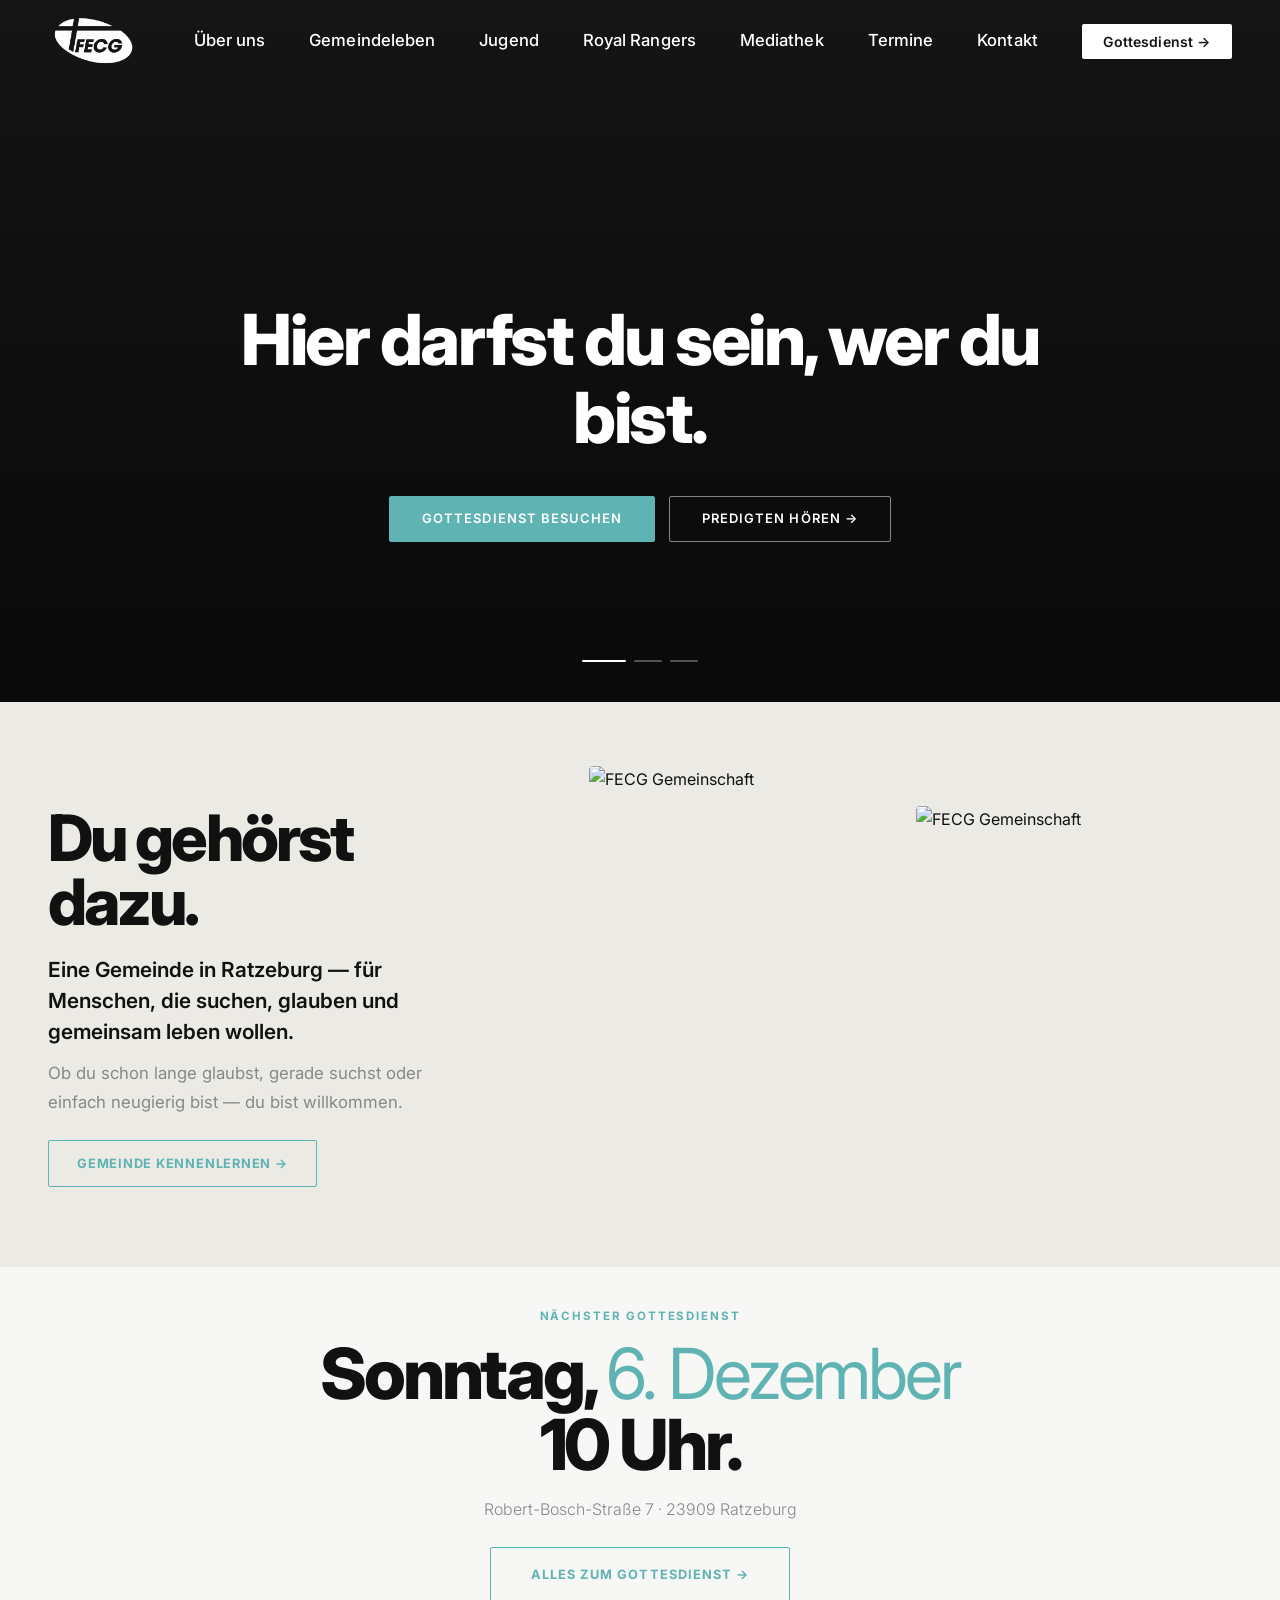
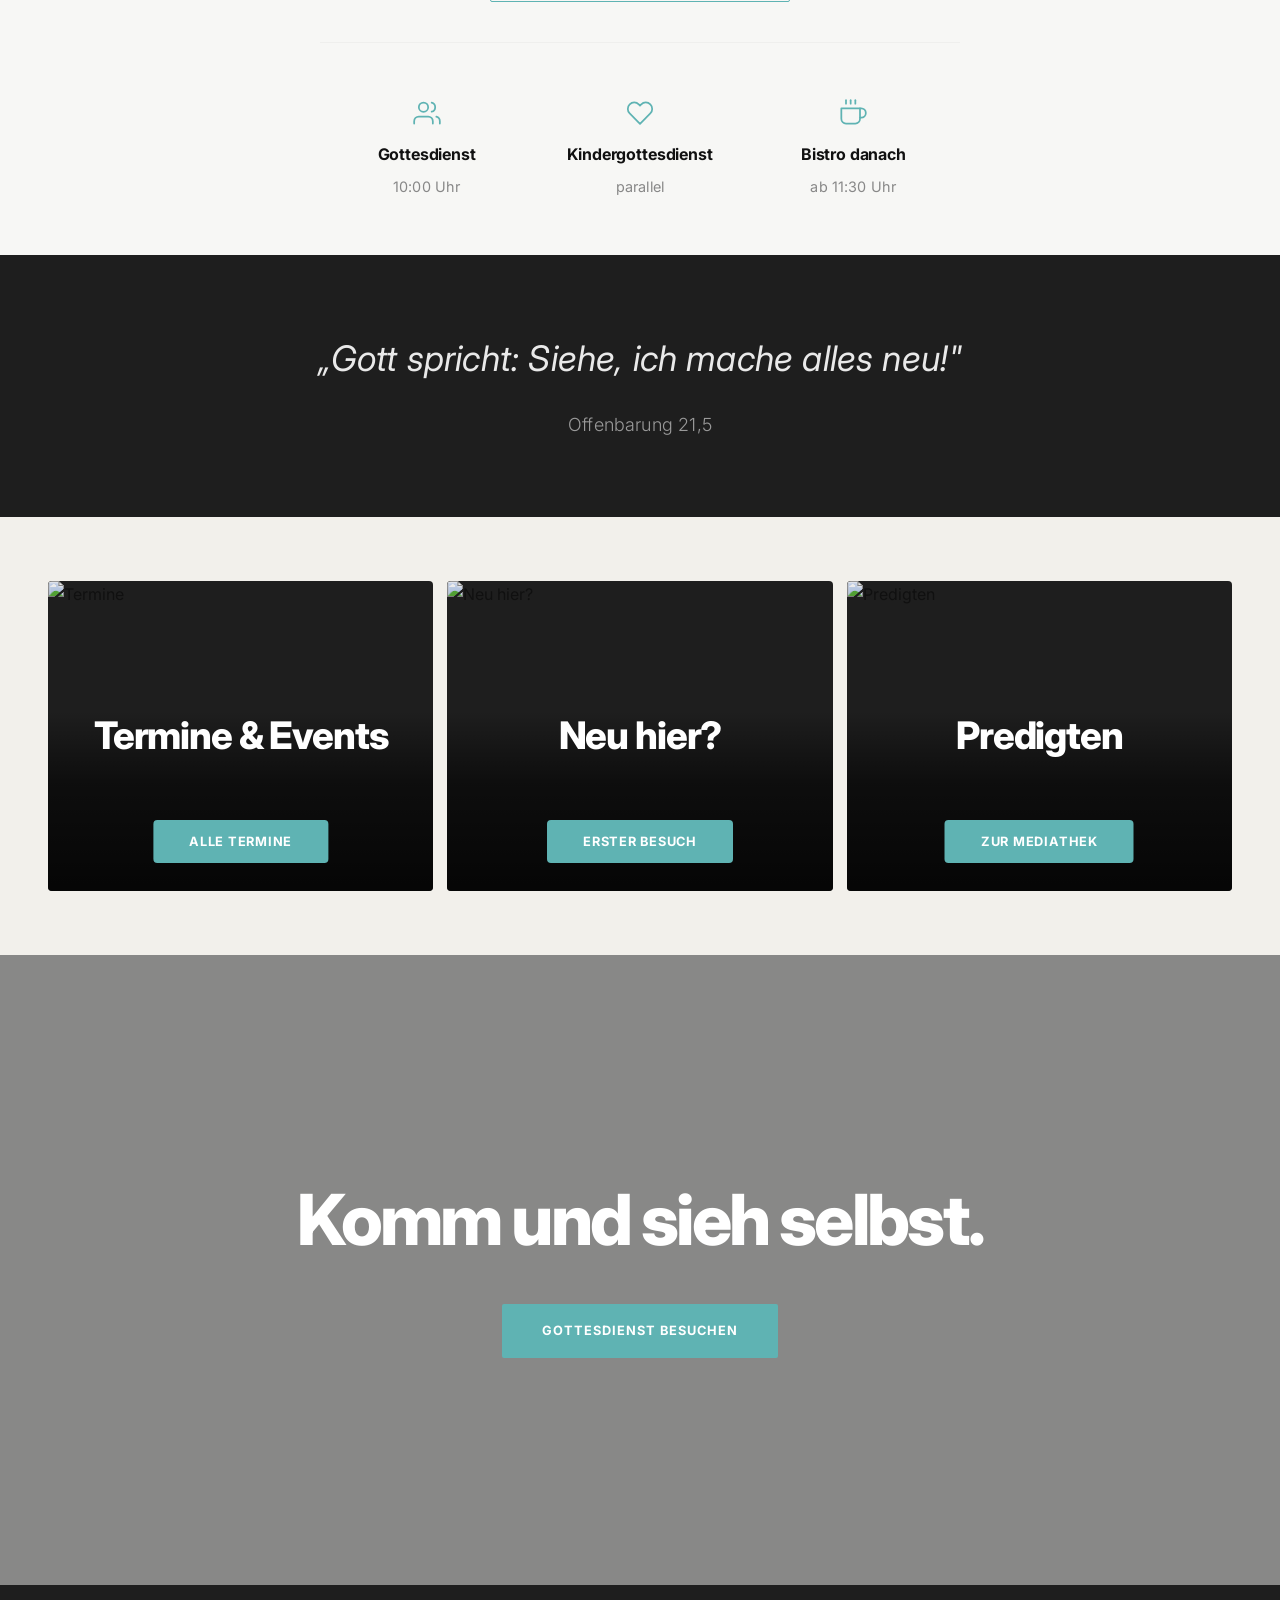
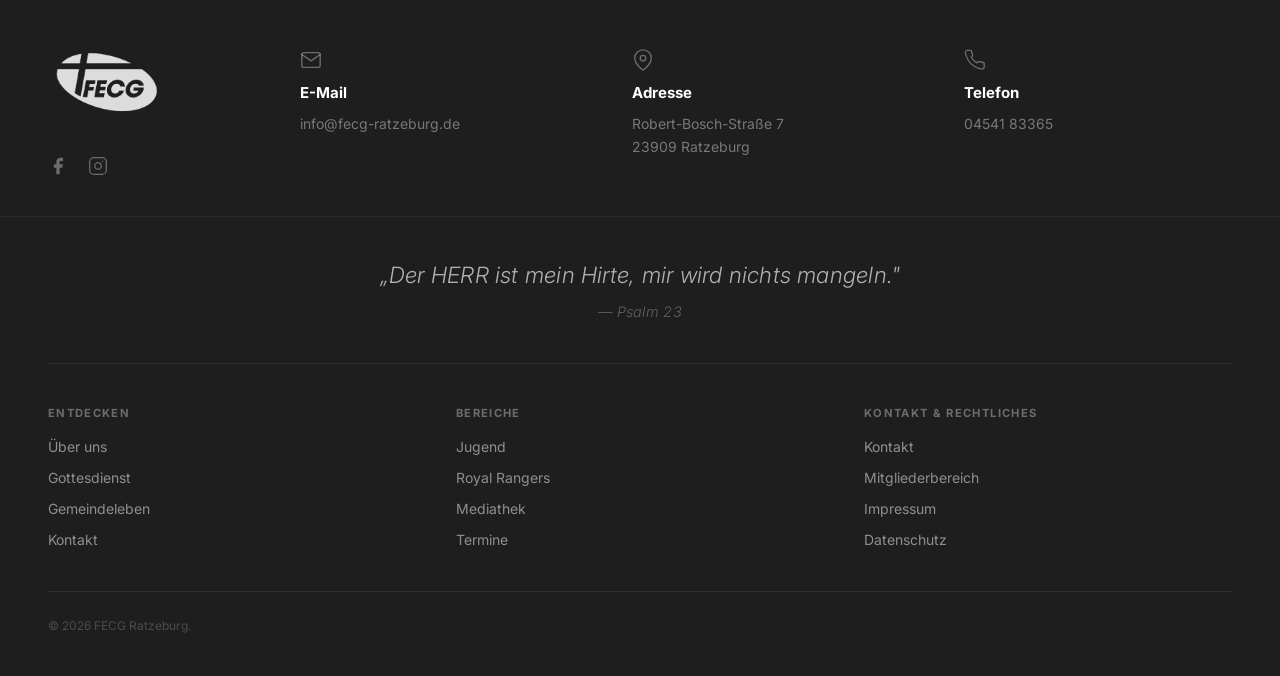
==== index.html @ e6680aed "Initial website version" ====
<!DOCTYPE html>
<html lang="de">
<head>
  <meta charset="UTF-8" />
  <meta name="viewport" content="width=device-width, initial-scale=1.0" />
  <title>FECG Ratzeburg – Freie Evangelische Christus Gemeinde</title>
  <meta name="description" content="Willkommen bei der FECG Ratzeburg – eine lebendige Gemeinde in Ratzeburg. Gottesdienste jeden Sonntag um 10:00 Uhr." />
  <link rel="preconnect" href="https://fonts.googleapis.com" />
  <link rel="preconnect" href="https://fonts.gstatic.com" crossorigin />
  <link href="https://fonts.googleapis.com/css2?family=Inter:ital,wght@0,300;0,400;0,500;0,600;0,700;0,800;1,300;1,400&family=Playfair+Display:ital@0;1&display=swap" rel="stylesheet" />
  <link rel="stylesheet" href="css/style.css" />
</head>
<body>
<a class="skip-link" href="#main">Zum Hauptinhalt springen</a>

<!-- NAV: Transparent über Hero, wird bei Scroll dunkel -->
<nav class="nav" id="nav"><div class="nav__inner">
  <a class="nav__logo" href="index.html"><img src="assets/fecglogo.png" alt="FECG Ratzeburg" /></a>
  <ul class="nav__list" role="list">
    <li class="nav__item"><a href="pages/ueber-uns.html" class="nav__link">Über uns</a></li>
    <li class="nav__item"><a href="pages/gemeindeleben.html" class="nav__link">Gemeindeleben</a></li>
    <li class="nav__item"><a href="pages/jugend.html" class="nav__link">Jugend</a></li>
    <li class="nav__item"><a href="pages/royal-rangers.html" class="nav__link">Royal Rangers</a></li>
    <li class="nav__item"><a href="pages/mediathek.html" class="nav__link">Mediathek</a></li>
    <li class="nav__item"><a href="pages/termine.html" class="nav__link">Termine</a></li>
    <li class="nav__item"><a href="pages/kontakt.html" class="nav__link">Kontakt</a></li>
    <li class="nav__item"><a href="pages/gottesdienste.html" class="nav__link nav__link--cta">Gottesdienst →</a></li>
  </ul>
  <button class="nav__burger" aria-label="Menü öffnen" aria-expanded="false">
    <span></span><span></span><span></span>
  </button>
</div></nav>

<nav class="nav__mobile" aria-label="Mobile Navigation">
  <a href="pages/ueber-uns.html">Über uns</a>
  <a href="pages/gottesdienste.html">Gottesdienst</a>
  <a href="pages/gemeindeleben.html">Gemeindeleben</a>
  <a href="pages/jugend.html">Jugend</a>
  <a href="pages/royal-rangers.html">Royal Rangers</a>
  <a href="pages/mediathek.html">Mediathek</a>
  <a href="pages/termine.html">Termine</a>
  <a href="pages/kontakt.html">Kontakt</a>
</nav>

<!-- ═══════════════════════════════════════════════
     HERO — Vollbild-Slideshow
     Platzhalterbilder: durch echte Gemeinde-Fotos ersetzen
     ═══════════════════════════════════════════════ -->
<main id="main">
<section class="hero" aria-label="Willkommen bei der FECG Ratzeburg">
  <div class="hero__slides" aria-hidden="true">

    <!-- Folie 1: Atmosphäre Gottesdienst — echtes Foto einfügen -->
    <div class="hero__slide hero__slide--active"
         style="background-image:url('https://images.unsplash.com/photo-1517457373958-b7bdd4587205?w=1920&q=75&auto=format&fit=crop'); background-color:#1a1a1a;">
      <div class="hero__overlay"></div>
    </div>

    <!-- Folie 2: Gemeinschaft / Menschen zusammen — echtes Foto einfügen -->
    <div class="hero__slide"
         style="background-image:url('https://images.unsplash.com/photo-1529156069898-49953e39b3ac?w=1920&q=75&auto=format&fit=crop'); background-color:#141414;">
      <div class="hero__overlay"></div>
    </div>

    <!-- Folie 3: Lobpreis / Worship-Moment — echtes Foto einfügen -->
    <div class="hero__slide"
         style="background-image:url('https://images.unsplash.com/photo-1510915361894-db8b60106cb1?w=1920&q=75&auto=format&fit=crop'); background-color:#111111;">
      <div class="hero__overlay"></div>
    </div>

  </div>

  <!-- Zentriertes Statement, wechselt mit jeder Folie -->
  <div class="hero__content">
    <p class="hero__statement" id="heroStatement" aria-live="polite"></p>
    <div class="hero__cta">
      <a href="pages/gottesdienste.html" class="hero__cta-btn hero__cta-btn--primary">Gottesdienst besuchen</a>
      <a href="pages/mediathek.html" class="hero__cta-btn">Predigten hören →</a>
    </div>
  </div>

  <!-- Dot-Navigation -->
  <div class="hero__nav" role="tablist" aria-label="Slideshow-Navigation">
    <button class="hero__dot hero__dot--active" role="tab" aria-selected="true" aria-label="Folie 1"></button>
    <button class="hero__dot" role="tab" aria-selected="false" aria-label="Folie 2"></button>
    <button class="hero__dot" role="tab" aria-selected="false" aria-label="Folie 3"></button>
  </div>

  <!-- Scroll-Indikator -->
  <div class="hero__scroll" aria-hidden="true">
    <div class="hero__scroll-line"></div>
  </div>


</section>


<!-- ═══════════════════════════════════════════════
     VERS STRIP — Matthäus 18,20
     ═══════════════════════════════════════════════ -->
<!-- ═══════════════════════════════════════════════
     WELCOME COLLAGE — Du gehörst dazu
     ═══════════════════════════════════════════════ -->
<section class="welcome-collage">
  <div class="welcome-collage__text reveal">
    <h2 class="welcome-collage__headline">Du gehörst dazu.</h2>
    <p class="welcome-collage__statement">Eine Gemeinde in Ratzeburg — für Menschen, die suchen, glauben und gemeinsam leben wollen.</p>
    <p class="welcome-collage__invite">Ob du schon lange glaubst, gerade suchst oder einfach neugierig bist — du bist willkommen.</p>
    <a href="pages/ueber-uns.html" class="welcome-collage__btn">Gemeinde kennenlernen →</a>
  </div>
  <div class="welcome-collage__photos reveal d1">
    <img class="welcome-collage__img welcome-collage__img--1" src="https://images.unsplash.com/photo-1517457373958-b7bdd4587205?w=600&q=80&auto=format&fit=crop" alt="FECG Gemeinschaft" loading="lazy" />
    <img class="welcome-collage__img welcome-collage__img--2" src="https://images.unsplash.com/photo-1529156069898-49953e39b3ac?w=600&q=80&auto=format&fit=crop" alt="FECG Gemeinschaft" loading="lazy" />
  </div>
</section>

<!-- ═══════════════════════════════════════════════
     SUNDAY CTA — Zeit + Adresse
     ═══════════════════════════════════════════════ -->
<section class="sunday-minimal" id="gottesdienst">
  <div class="sunday-minimal__header reveal">
    <p class="sunday-minimal__eyebrow">Nächster Gottesdienst</p>
    <h2 class="sunday-minimal__headline">Sonntag, <span id="nextSundayDate" class="sunday-minimal__datespan"></span><br/>10 Uhr.</h2>
    <p class="sunday-minimal__address">Robert-Bosch-Straße 7 · 23909 Ratzeburg</p>
    <a href="pages/gottesdienste.html" class="btn btn--secondary sunday-minimal__btn">Alles zum Gottesdienst →</a>
  </div>
  <div class="sunday-minimal__cards reveal d1">
    <div class="sunday-minimal__item">
      <div class="sunday-minimal__icon"><svg width="22" height="22" viewBox="0 0 24 24" fill="none" stroke="currentColor" stroke-width="1.5" stroke-linecap="round" stroke-linejoin="round"><path d="M17 21v-2a4 4 0 0 0-4-4H5a4 4 0 0 0-4 4v2"/><circle cx="9" cy="7" r="4"/><path d="M23 21v-2a4 4 0 0 0-3-3.87"/><path d="M16 3.13a4 4 0 0 1 0 7.75"/></svg></div>
      <span class="sunday-minimal__item-label">Gottesdienst</span>
      <span class="sunday-minimal__item-val">10:00 Uhr</span>
    </div>
    <div class="sunday-minimal__item sunday-minimal__item--featured">
      <div class="sunday-minimal__icon"><svg width="22" height="22" viewBox="0 0 24 24" fill="none" stroke="currentColor" stroke-width="1.5" stroke-linecap="round" stroke-linejoin="round"><path d="M20.84 4.61a5.5 5.5 0 0 0-7.78 0L12 5.67l-1.06-1.06a5.5 5.5 0 0 0-7.78 7.78l1.06 1.06L12 21.23l7.78-7.78 1.06-1.06a5.5 5.5 0 0 0 0-7.78z"/></svg></div>
      <span class="sunday-minimal__item-label">Kindergottesdienst</span>
      <span class="sunday-minimal__item-val">parallel</span>
    </div>
    <div class="sunday-minimal__item">
      <div class="sunday-minimal__icon"><svg width="22" height="22" viewBox="0 0 24 24" fill="none" stroke="currentColor" stroke-width="1.5" stroke-linecap="round" stroke-linejoin="round"><path d="M18 8h1a4 4 0 0 1 0 8h-1"/><path d="M2 8h16v9a4 4 0 0 1-4 4H6a4 4 0 0 1-4-4V8z"/><line x1="6" y1="1" x2="6" y2="4"/><line x1="10" y1="1" x2="10" y2="4"/><line x1="14" y1="1" x2="14" y2="4"/></svg></div>
      <span class="sunday-minimal__item-label">Bistro danach</span>
      <span class="sunday-minimal__item-val">ab 11:30 Uhr</span>
    </div>
  </div>
</section>


<!-- ═══════════════════════════════════════════════
     JAHRESLOSUNG
     ═══════════════════════════════════════════════ -->
<section class="mission-statement">

  <h2 class="mission-statement__headline reveal d1">„Gott spricht: Siehe, ich mache alles neu!"</h2>
  <p class="mission-statement__sub reveal d2">Offenbarung 21,5</p>
</section>

<!-- ═══════════════════════════════════════════════
     NAV CARDS — Termine / Neu hier? / Predigten
     ═══════════════════════════════════════════════ -->
<section class="card-grid" aria-label="Entdecken">
  <a href="pages/termine.html" class="card">
    <img src="https://images.unsplash.com/photo-1543269664-56d93c1b41a6?w=800&q=80&auto=format&fit=crop" alt="Termine" loading="lazy" />
    <div class="card__overlay">
      <div class="card__overlay-body">
        <h3>Termine &amp; Events</h3>
      </div>
      <span class="card__btn">Alle Termine</span>
    </div>
  </a>
  <a href="pages/gottesdienste.html" class="card">
    <img src="https://images.unsplash.com/photo-1529156069898-49953e39b3ac?w=800&q=80&auto=format&fit=crop" alt="Neu hier?" loading="lazy" />
    <div class="card__overlay">
      <div class="card__overlay-body">
        <h3>Neu hier?</h3>
      </div>
      <span class="card__btn">Erster Besuch</span>
    </div>
  </a>
  <a href="pages/mediathek.html" class="card">
    <img src="https://images.unsplash.com/photo-1508739773434-c26b3d09e071?w=800&q=80&auto=format&fit=crop" alt="Predigten" loading="lazy" />
    <div class="card__overlay">
      <div class="card__overlay-body">
        <h3>Predigten</h3>
      </div>
      <span class="card__btn">Zur Mediathek</span>
    </div>
  </a>
</section>

<!-- ═══════════════════════════════════════════════
     CLOSING SECTION — Emotionaler Abschluss
     ═══════════════════════════════════════════════ -->
<section class="closing-section">
  <!-- EIGENES VIDEO: src ersetzen -->
  <video class="closing-section__video" autoplay muted loop playsinline>
    <source src="assets/worship.mp4" type="video/mp4">
  </video>
  <div class="closing-section__overlay"></div>
  <div class="closing-section__content">
    <h2 class="closing-section__headline reveal">Komm und sieh selbst.</h2>
    <a href="pages/gottesdienste.html" class="btn btn--primary closing-section__btn reveal d1">Gottesdienst besuchen</a>
  </div>
</section>

</main>

<!-- FOOTER -->
<footer class="footer">
  <div class="footer__main">
    <div class="footer__brand">
      <img class="footer__logo" src="assets/fecglogo.png" alt="FECG Ratzeburg" />
      <div class="footer__social">
        <a href="#" aria-label="Facebook" class="footer__social-link"><svg width="20" height="20" viewBox="0 0 24 24" fill="currentColor"><path d="M18 2h-3a5 5 0 0 0-5 5v3H7v4h3v8h4v-8h3l1-4h-4V7a1 1 0 0 1 1-1h3z"/></svg></a>
        <a href="#" aria-label="Instagram" class="footer__social-link"><svg width="20" height="20" viewBox="0 0 24 24" fill="none" stroke="currentColor" stroke-width="1.5" stroke-linecap="round" stroke-linejoin="round"><rect x="2" y="2" width="20" height="20" rx="5" ry="5"/><path d="M16 11.37A4 4 0 1 1 12.63 8 4 4 0 0 1 16 11.37z"/><line x1="17.5" y1="6.5" x2="17.51" y2="6.5"/></svg></a>
      </div>
    </div>
    <div class="footer__contact">
      <div class="footer__contact-item">
        <div class="footer__contact-icon"><svg width="22" height="22" viewBox="0 0 24 24" fill="none" stroke="currentColor" stroke-width="1.5" stroke-linecap="round" stroke-linejoin="round"><path d="M4 4h16c1.1 0 2 .9 2 2v12c0 1.1-.9 2-2 2H4c-1.1 0-2-.9-2-2V6c0-1.1.9-2 2-2z"/><polyline points="22,6 12,13 2,6"/></svg></div>
        <strong class="footer__contact-label">E-Mail</strong>
        <a href="mailto:info@fecg-ratzeburg.de" class="footer__contact-val">info@fecg-ratzeburg.de</a>
      </div>
      <div class="footer__contact-item">
        <div class="footer__contact-icon"><svg width="22" height="22" viewBox="0 0 24 24" fill="none" stroke="currentColor" stroke-width="1.5" stroke-linecap="round" stroke-linejoin="round"><path d="M21 10c0 7-9 13-9 13s-9-6-9-13a9 9 0 0 1 18 0z"/><circle cx="12" cy="10" r="3"/></svg></div>
        <strong class="footer__contact-label">Adresse</strong>
        <address class="footer__contact-val">Robert-Bosch-Straße 7<br/>23909 Ratzeburg</address>
      </div>
      <div class="footer__contact-item">
        <div class="footer__contact-icon"><svg width="22" height="22" viewBox="0 0 24 24" fill="none" stroke="currentColor" stroke-width="1.5" stroke-linecap="round" stroke-linejoin="round"><path d="M22 16.92v3a2 2 0 0 1-2.18 2 19.79 19.79 0 0 1-8.63-3.07A19.5 19.5 0 0 1 4.49 12 19.79 19.79 0 0 1 1.52 3.5 2 2 0 0 1 3.5 1.5h3a2 2 0 0 1 2 1.72c.127.96.361 1.903.7 2.81a2 2 0 0 1-.45 2.11L7.91 9a16 16 0 0 0 6.06 6.06l.86-.86a2 2 0 0 1 2.11-.45c.907.339 1.85.573 2.81.7A2 2 0 0 1 22 16.92z"/></svg></div>
        <strong class="footer__contact-label">Telefon</strong>
        <a href="tel:+4945418336" class="footer__contact-val">04541 83365</a>
      </div>
    </div>
  </div>
  <div class="footer__verse-bar">
    <p class="footer__verse">„Der HERR ist mein Hirte, mir wird nichts mangeln."</p>
    <cite class="footer__verse-ref">— Psalm 23</cite>
  </div>
  <div class="footer__divider"></div>
  <div class="footer__lower">
    <nav class="footer__nav-cols" aria-label="Footer-Navigation">
      <div class="footer__nav-col">
        <p class="footer__nav-heading">Entdecken</p>
        <div class="footer__nav-links">
          <a href="pages/ueber-uns.html">Über uns</a>
          <a href="pages/gottesdienste.html">Gottesdienst</a>
          <a href="pages/gemeindeleben.html">Gemeindeleben</a>
          <a href="pages/kontakt.html">Kontakt</a>
        </div>
      </div>
      <div class="footer__nav-col">
        <p class="footer__nav-heading">Bereiche</p>
        <div class="footer__nav-links">
          <a href="pages/jugend.html">Jugend</a>
          <a href="pages/royal-rangers.html">Royal Rangers</a>
          <a href="pages/mediathek.html">Mediathek</a>
          <a href="pages/termine.html">Termine</a>
        </div>
      </div>
      <div class="footer__nav-col">
        <p class="footer__nav-heading">Kontakt &amp; Rechtliches</p>
        <div class="footer__nav-links">
          <a href="pages/kontakt.html">Kontakt</a>
          <a href="pages/mitglieder.html">Mitgliederbereich</a>
          <a href="pages/impressum.html">Impressum</a>
          <a href="pages/datenschutz.html">Datenschutz</a>
        </div>
      </div>
    </nav>
    <div class="footer__bottom">
      <span>© 2026 FECG Ratzeburg.</span>
    </div>
  </div>
</footer>

<script src="js/main.js"></script>
</body>
</html>
---- css/style.css ----
/* ============================================================
   FECG Ratzeburg – Stylesheet v3
   Palette: Charcoal · Warmweiß · Amber
   Typografie: Inter only
   ============================================================ */

*, *::before, *::after { box-sizing: border-box; margin: 0; padding: 0; }

:root {
  --ink:           #111111;
  --ink-soft:      #4d4d4d;
  --ink-muted:     #888888;
  --accent:        #5fb3b3;
  --accent-light:  #72c2c2;
  --surface:       #f7f7f5;
  --surface-2:     #efefed;
  --dark:          #141414;
  --dark-2:        #1e1e1e;
  --white:         #ffffff;

  --color-accent:  var(--accent);

  /* Aliasse für Unterseiten-Kompatibilität */
  --cream:         var(--surface);
  --cream-dark:    var(--surface-2);
  --gold:          var(--accent);
  --gold-light:    var(--accent-light);
  --blue:          var(--dark);
  --blue-dark:     #0a0a0a;
  --bg:            var(--surface);

  --font: 'Inter', system-ui, -apple-system, sans-serif;
  --max:   1280px;
  --nav-h: 82px;
  --pad-x: clamp(1.25rem, 5vw, 3rem);
  --gap-sm: 1.5rem;
  --gap-md: 2.5rem;
  --gap-lg: 4rem;
  --gap-xl: 7rem;
}

html { scroll-behavior: smooth; }

.font-playfair {
  font-family: 'Playfair Display', Georgia, serif;
  font-style: italic;
}
body {
  font-family: var(--font);
  font-size: 1rem;
  line-height: 1.65;
  color: var(--ink);
  background: var(--surface);
  -webkit-font-smoothing: antialiased;
}
img { display: block; max-width: 100%; height: auto; }
a { color: inherit; text-decoration: none; }
ul { list-style: none; }
button { cursor: pointer; background: none; border: none; font: inherit; }

/* ─── SKIP LINK ─── */
.skip-link {
  position: absolute; top: -40px; left: 0; z-index: 9999;
  background: var(--accent); color: var(--white);
  padding: 0.5rem 1rem; font-size: 0.875rem;
  transition: top 0.2s;
}
.skip-link:focus { top: 0; }

/* ─── WRAP ─── */
.wrap {
  max-width: var(--max);
  margin-inline: auto;
  padding-inline: var(--pad-x);
}
.wrap--narrow { max-width: 780px; }

/* ─── NAV ─── */
.nav {
  position: relative;
  z-index: 100;
  height: var(--nav-h);
  background: transparent;
}
.nav--solid {
  background: var(--dark);
}
.nav__inner {
  max-width: 100%;
  padding-inline: var(--pad-x);
  height: 100%;
  display: flex;
  align-items: center;
  justify-content: space-between;
}
.nav__logo {
  display: flex;
  align-items: center;
}
.nav__logo img {
  height: 52px;
  width: auto;
  display: block;
  mix-blend-mode: screen;
}
.nav__list {
  display: flex;
  align-items: center;
  gap: 2.75rem;
}
.nav__link {
  font-size: 1.04rem;
  font-weight: 500;
  letter-spacing: 0.005em;
  color: var(--white);
  transition: color 0.2s;
}
.nav__link:hover { color: rgba(255,255,255,0.65); }
.nav__link--cta {
  color: var(--dark);
  background: var(--white);
  padding: 0.55rem 1.35rem;
  border-radius: 2px;
  font-size: 0.875rem;
  font-weight: 600;
  letter-spacing: 0.01em;
  transition: background 0.2s, color 0.2s;
  border: none;
}
.nav__link--cta:hover {
  background: var(--color-accent);
  color: var(--white);
}

/* Dropdown */
.nav__item { position: relative; }
.nav__dropdown {
  display: none;
  position: absolute;
  top: calc(100% + 10px);
  left: 50%;
  transform: translateX(-50%);
  min-width: 200px;
  background: var(--dark-2);
  border: 1px solid rgba(255,255,255,0.07);
  border-radius: 4px;
  padding: 0.5rem 0;
  z-index: 10;
}
.nav__item:hover .nav__dropdown { display: block; }
.nav__dropdown li a {
  display: block;
  padding: 0.65rem 1.35rem;
  font-size: 0.875rem;
  color: rgba(255,255,255,0.65);
  transition: color 0.15s, background 0.15s;
}
.nav__dropdown li a:hover {
  color: var(--white);
  background: rgba(255,255,255,0.05);
}

/* Burger */
.nav__burger {
  display: none;
  flex-direction: column;
  justify-content: center;
  gap: 6px;
  width: 40px;
  height: 40px;
  padding: 8px;
  margin-right: -8px;
}
.nav__burger span {
  display: block;
  height: 2px;
  background: var(--white);
  border-radius: 2px;
  transition: transform 0.6s cubic-bezier(0.23, 1, 0.32, 1), opacity 0.25s;
  transform-origin: center;
}
.nav__burger--open span:nth-child(1) { transform: translateY(8px) rotate(45deg); }
.nav__burger--open span:nth-child(2) { opacity: 0; transform: scaleX(0); }
.nav__burger--open span:nth-child(3) { transform: translateY(-8px) rotate(-45deg); }

/* Mobile nav */
.nav__mobile {
  display: flex;
  position: fixed;
  inset: 0;
  z-index: 99;
  background: var(--dark-2);
  flex-direction: column;
  align-items: center;
  justify-content: center;
  gap: 0;
  opacity: 0;
  visibility: hidden;
  transform: translateY(-12px);
  transition: opacity 0.35s cubic-bezier(0.23, 1, 0.32, 1),
              transform 0.35s cubic-bezier(0.23, 1, 0.32, 1),
              visibility 0.35s;
}
.nav__mobile--open {
  opacity: 1;
  visibility: visible;
  transform: translateY(0);
}
.nav__mobile a {
  font-size: clamp(1.35rem, 4.8vw, 1.8rem);
  font-weight: 300;
  color: rgba(255,255,255,0.45);
  letter-spacing: -0.01em;
  padding: 0.75rem 0;
  width: 100%;
  padding-inline: var(--pad-x);
  display: block;
  text-align: left;
  transition: color 0.2s;
  opacity: 0;
  transform: translateY(10px);
  transition: color 0.2s, opacity 0.35s cubic-bezier(0.23, 1, 0.32, 1), transform 0.35s cubic-bezier(0.23, 1, 0.32, 1);
}
.nav__mobile--open a:nth-child(1) { opacity: 1; transform: none; transition-delay: 0.08s; }
.nav__mobile--open a:nth-child(2) { opacity: 1; transform: none; transition-delay: 0.13s; }
.nav__mobile--open a:nth-child(3) { opacity: 1; transform: none; transition-delay: 0.18s; }
.nav__mobile--open a:nth-child(4) { opacity: 1; transform: none; transition-delay: 0.23s; }
.nav__mobile--open a:nth-child(5) { opacity: 1; transform: none; transition-delay: 0.28s; }
.nav__mobile--open a:nth-child(6) { opacity: 1; transform: none; transition-delay: 0.33s; }
.nav__mobile--open a:nth-child(7) { opacity: 1; transform: none; transition-delay: 0.38s; }
.nav__mobile--open a:nth-child(8) { opacity: 1; transform: none; transition-delay: 0.43s; }
.nav__mobile a:hover { color: rgba(255,255,255,0.85); }

@media (max-width: 820px) {
  .nav__inner { border-bottom: none; }
}

@media (max-width: 820px) {
  .nav__list { display: none; }
  .nav__burger { display: flex; }
}

/* ─── HERO SLIDESHOW ─── */
.hero {
  position: relative;
  height: 78vh;
  min-height: 520px;
  overflow: hidden;
  background: var(--dark);
  margin-top: calc(-1 * var(--nav-h));
}
@media (max-width: 640px) {
  .hero { height: 80vh; min-height: 420px; }
  .hero__statement { font-weight: 800; }
  .hero__content {
    justify-content: flex-start !important;
    padding-top: 49% !important;
    padding-bottom: 0 !important;
  }
}
.hero__slides {
  position: absolute;
  inset: 0;
}
.hero__slide {
  position: absolute;
  inset: 0;
  background-size: cover;
  background-position: center;
  opacity: 0;
  transition: opacity 1.4s ease;
}
.hero__slide--active { opacity: 1; }
.hero__overlay {
  position: absolute;
  inset: 0;
  background: linear-gradient(
    to bottom,
    rgba(0,0,0,0.2) 0%,
    rgba(0,0,0,0.45) 50%,
    rgba(0,0,0,0.65) 100%
  );
}

/* Hero content */
.hero__content {
  position: relative;
  z-index: 2;
  height: 100%;
  display: flex;
  flex-direction: column;
  align-items: center;
  justify-content: flex-end;
  gap: var(--gap-md);
  text-align: center;
  padding-inline: var(--pad-x);
  padding-bottom: clamp(6rem, 11vw, 10rem);
}
@media (min-width: 641px) {
  .hero__content { padding-bottom: clamp(6.84rem, 12.5vw, 11.4rem); }
  .hero__statement { font-size: clamp(2.25rem, 5.85vw, 4.95rem); }
}
.hero__statement {
  font-size: clamp(2.25rem, 5.5vw, 4.5rem);
  font-weight: 800;
  color: var(--white);
  letter-spacing: -0.035em;
  line-height: 1.1;
  opacity: 0;
  transform: translateY(14px);
  transition: opacity 0.9s ease 0.4s, transform 0.9s ease 0.4s;
  max-width: 820px;
  text-align: center;
}
.hero__statement--visible {
  opacity: 1;
  transform: translateY(0);
}

/* Hero CTA buttons */
.hero__cta {
  opacity: 0;
  transform: translateY(10px);
  transition: opacity 0.8s ease 0.9s, transform 0.8s ease 0.9s;
  display: flex;
  gap: 0.875rem;
  align-items: center;
  flex-wrap: wrap;
  justify-content: center;
}
.hero__statement--visible ~ .hero__cta,
.hero__cta--visible {
  opacity: 1;
  transform: translateY(0);
}
.hero__cta-btn {
  display: inline-block;
  font-size: 0.8125rem;
  font-weight: 600;
  letter-spacing: 0.08em;
  text-transform: uppercase;
  color: var(--white);
  border: 1px solid rgba(255,255,255,0.5);
  background: transparent;
  padding: 0.7rem 2rem;
  border-radius: 2px;
  transition: background 0.2s, border-color 0.2s;
}
.hero__cta-btn:hover {
  background: rgba(255,255,255,0.12);
  border-color: var(--white);
}
.hero__cta-btn--primary {
  background: var(--color-accent);
  border-color: var(--color-accent);
}
.hero__cta-btn--primary:hover {
  background: var(--accent-light);
  border-color: var(--accent-light);
}
@media (max-width: 640px) {
  .hero__cta {
    flex-direction: column;
    align-items: center;
    gap: 0.6rem;
  }
  .hero__cta-btn { width: 100%; max-width: 280px; text-align: center; }
}

/* Dot nav */
.hero__nav {
  position: absolute;
  bottom: 2.5rem;
  left: 50%;
  transform: translateX(-50%);
  z-index: 3;
  display: flex;
  gap: 8px;
  align-items: center;
}
.hero__dot {
  width: 28px;
  height: 2px;
  background: rgba(255,255,255,0.3);
  border-radius: 2px;
  padding: 0;
  transition: background 0.3s, width 0.3s;
}
.hero__dot--active {
  background: var(--white);
  width: 44px;
}

/* Pause button */
.hero__pause {
  position: absolute;
  bottom: 2.25rem;
  right: var(--pad-x);
  z-index: 3;
  color: rgba(255,255,255,0.5);
  font-size: 0.7rem;
  letter-spacing: 0.12em;
  text-transform: uppercase;
  transition: color 0.2s;
  padding: 0.5rem;
}
.hero__pause:hover { color: var(--white); }

.hero__scroll-line {
  width: 1px;
  height: 40px;
  background: rgba(255,255,255,0.3);
  position: relative;
  overflow: hidden;
}
.hero__scroll-line::after {
  content: '';
  position: absolute;
  top: -100%;
  left: 0;
  right: 0;
  height: 100%;
  background: rgba(255,255,255,0.8);
  animation: scrollLine 2s ease infinite;
}
@keyframes scrollLine {
  0%   { top: -100%; }
  100% { top: 100%; }
}

/* ─── INTRO STRIP ─── */
.intro-strip {
  background: var(--dark);
  padding: clamp(4.5rem, 9vw, 8rem) var(--pad-x);
  text-align: center;
}
.intro-strip__text {
  font-size: clamp(1.625rem, 4vw, 3.25rem);
  font-weight: 700;
  color: var(--white);
  line-height: 1.2;
  letter-spacing: -0.025em;
  max-width: 820px;
  margin-inline: auto;
}
.intro-strip__text em {
  font-style: normal;
  color: var(--accent);
}

/* ─── GOTTESDIENST CALLOUT ─── */
.gs-callout {
  padding: var(--gap-xl) var(--pad-x);
  display: grid;
  grid-template-columns: 1fr 1fr;
  gap: var(--gap-lg);
  align-items: center;
  max-width: var(--max);
  margin-inline: auto;
}
.gs-callout__day {
  font-size: clamp(5rem, 12vw, 10rem);
  font-weight: 800;
  line-height: 0.88;
  letter-spacing: -0.05em;
  color: var(--ink);
}
.gs-callout__time {
  font-size: clamp(1.75rem, 4vw, 3rem);
  font-weight: 300;
  color: var(--ink-soft);
  margin-top: 0.5rem;
  letter-spacing: -0.02em;
}
.gs-callout__sub {
  margin-top: var(--gap-md);
  color: var(--ink-soft);
  font-size: 1rem;
  line-height: 1.75;
  max-width: 400px;
}
.gs-callout__cta {
  margin-top: var(--gap-md);
  display: inline-flex;
  align-items: center;
  gap: 0.5rem;
  font-size: 0.875rem;
  font-weight: 400;
  letter-spacing: 0.01em;
  text-transform: none;
  color: var(--accent);
  border-bottom: 1px solid var(--accent);
  padding-bottom: 3px;
  transition: gap 0.25s;
}
.gs-callout__cta:hover { gap: 0.9rem; }
.gs-callout__img {
  aspect-ratio: 3/4;
  overflow: hidden;
  background: var(--surface-2);
  display: flex;
  align-items: center;
  justify-content: center;
}
.gs-callout__img img {
  width: 100%; height: 100%;
  object-fit: cover;
  transition: transform 0.7s ease;
}
.gs-callout__img:hover img { transform: scale(1.03); }

@media (max-width: 768px) {
  .gs-callout { grid-template-columns: 1fr; }
  .gs-callout__img { order: -1; aspect-ratio: 4/3; }
}

/* ─── LABEL ─── */
.label {
  display: inline-block;
  font-size: 0.68rem;
  font-weight: 600;
  letter-spacing: 0.16em;
  text-transform: uppercase;
  color: var(--ink-muted);
  margin-bottom: 0.85rem;
}

/* ─── ANGEBOTE ─── */
.angebote {
  padding: var(--gap-xl) 0;
  background: var(--surface);
}
.angebote__header {
  max-width: var(--max);
  margin-inline: auto;
  padding-inline: var(--pad-x);
  margin-bottom: var(--gap-lg);
}
.angebote__list {
  max-width: var(--max);
  margin-inline: auto;
  padding-inline: var(--pad-x);
}
.angebot {
  display: grid;
  grid-template-columns: 64px 1fr auto;
  gap: var(--gap-md);
  align-items: start;
  padding: var(--gap-md) 0;
  border-top: 1px solid var(--surface-2);
}
.angebot:last-child { border-bottom: 1px solid var(--surface-2); }
.angebot__nr {
  font-size: 0.7rem;
  font-weight: 700;
  letter-spacing: 0.1em;
  color: var(--ink-muted);
  padding-top: 0.3rem;
}
.angebot__body h3 {
  font-size: clamp(1.25rem, 2.5vw, 1.75rem);
  font-weight: 700;
  letter-spacing: -0.025em;
  line-height: 1.2;
  margin-bottom: 0.5rem;
  color: var(--ink);
  transition: color 0.2s;
}
.angebot:hover .angebot__body h3 { color: var(--accent); }
.angebot__body p {
  color: var(--ink-soft);
  font-size: 0.9375rem;
  line-height: 1.7;
  max-width: 560px;
}
.angebot__arrow {
  font-size: 1.25rem;
  color: var(--ink-muted);
  padding-top: 0.2rem;
  transition: transform 0.25s, color 0.2s;
}
.angebot:hover .angebot__arrow { transform: translateX(6px); color: var(--accent); }

@media (max-width: 600px) {
  .angebot { grid-template-columns: 48px 1fr; }
  .angebot__arrow { display: none; }
}

/* ─── LOSUNG / QUOTE ─── */
.losung {
  background: var(--dark);
  padding: var(--gap-xl) var(--pad-x);
  text-align: center;
}
.losung__quote {
  font-size: clamp(1.25rem, 3.5vw, 2.125rem);
  font-weight: 400;
  font-style: italic;
  color: rgba(255,255,255,0.88);
  line-height: 1.55;
  max-width: 740px;
  margin-inline: auto;
}
.losung__ref {
  margin-top: var(--gap-md);
  font-size: 0.8125rem;
  color: var(--accent);
  letter-spacing: 0.08em;
  text-transform: uppercase;
  font-style: normal;
}
.losung__year {
  display: block;
  font-size: 0.75rem;
  color: rgba(255,255,255,0.25);
  margin-top: 0.5rem;
  letter-spacing: 0.1em;
  font-style: normal;
}

/* ─── MEDIATHEK ─── */
.mediathek { padding: var(--gap-xl) 0; background: var(--surface); }
.mediathek__header {
  max-width: var(--max);
  margin-inline: auto;
  padding-inline: var(--pad-x);
  margin-bottom: var(--gap-lg);
}
.mediathek__grid {
  max-width: var(--max);
  margin-inline: auto;
  padding-inline: var(--pad-x);
  display: grid;
  grid-template-columns: repeat(12, 1fr);
  grid-auto-rows: 280px;
  gap: 3px;
}
.media-tile {
  position: relative;
  overflow: hidden;
  background: var(--dark-2);
  cursor: pointer;
}
.media-tile--large {
  grid-column: span 7;
  grid-row: span 2;
}
.media-tile--small {
  grid-column: span 5;
}
.media-tile img {
  width: 100%; height: 100%;
  object-fit: cover;
  transition: transform 0.7s ease, filter 0.5s ease;
  filter: brightness(0.82);
}
.media-tile:hover img { transform: scale(1.05); filter: brightness(0.65); }
.media-tile__content {
  position: absolute;
  bottom: 0; left: 0; right: 0;
  padding: 1.5rem;
  background: linear-gradient(transparent, rgba(0,0,0,0.65));
}
.media-tile__tag {
  display: inline-block;
  font-size: 0.65rem;
  font-weight: 700;
  letter-spacing: 0.14em;
  text-transform: uppercase;
  color: var(--accent);
  margin-bottom: 0.3rem;
}
.media-tile__title {
  font-size: clamp(0.9375rem, 1.5vw, 1.125rem);
  font-weight: 600;
  color: var(--white);
  line-height: 1.3;
}

@media (max-width: 768px) {
  .mediathek__grid {
    grid-template-columns: 1fr 1fr;
    grid-auto-rows: 220px;
    gap: 2px;
  }
  .media-tile--large { grid-column: span 2; grid-row: span 1; }
  .media-tile--small { grid-column: span 1; }
}

/* ─── TERMINE ─── */
.termine { padding: var(--gap-xl) 0; background: var(--dark); }
.termine__header {
  max-width: var(--max);
  margin-inline: auto;
  padding-inline: var(--pad-x);
  margin-bottom: var(--gap-lg);
}
.termine__header h2 { color: var(--white); }
.termine__header p { color: rgba(255,255,255,0.45); margin-bottom: 0; }
.termine__list {
  max-width: var(--max);
  margin-inline: auto;
  padding-inline: var(--pad-x);
  margin-bottom: var(--gap-lg);
}
.termin {
  display: grid;
  grid-template-columns: 80px 1fr;
  gap: var(--gap-md);
  padding: var(--gap-md) 0;
  border-top: 1px solid rgba(255,255,255,0.07);
  align-items: start;
}
.termin:last-child { border-bottom: 1px solid rgba(255,255,255,0.07); }
.termin__day { display: flex; flex-direction: column; gap: 3px; }
.termin__day-abbr {
  font-size: 2.25rem;
  font-weight: 800;
  line-height: 1;
  color: var(--white);
  letter-spacing: -0.04em;
}
.termin__day-rhythm {
  font-size: 0.65rem;
  font-weight: 700;
  letter-spacing: 0.12em;
  text-transform: uppercase;
  color: var(--accent);
}
.termin__info h4 {
  font-size: 1.0625rem;
  font-weight: 600;
  color: var(--white);
  margin-bottom: 0.3rem;
}
.termin__info p {
  font-size: 0.875rem;
  color: rgba(255,255,255,0.45);
  line-height: 1.6;
}
.termine__calendar {
  max-width: var(--max);
  margin-inline: auto;
  padding-inline: var(--pad-x);
  border: 1px solid rgba(255,255,255,0.07);
  border-radius: 2px;
  overflow: hidden;
  background: rgba(255,255,255,0.03);
}
.termine__calendar iframe {
  width: 100%; height: 480px; border: 0; display: block;
}

/* ─── KONTAKT CTA (Homepage) ─── */
.kontakt-cta {
  background: var(--surface);
  padding: var(--gap-xl) var(--pad-x);
  text-align: center;
}
.kontakt-cta h2 {
  font-size: clamp(2rem, 5vw, 4.5rem);
  font-weight: 800;
  letter-spacing: -0.04em;
  line-height: 1.05;
  margin-bottom: var(--gap-md);
  max-width: 700px;
  margin-inline: auto;
  color: var(--ink);
}
.kontakt-cta p {
  color: var(--ink-soft);
  max-width: 480px;
  margin-inline: auto;
  margin-bottom: var(--gap-md);
  font-size: 1rem;
  line-height: 1.7;
}

/* ─── KONTAKT PAGE ─── */
.kontakt__grid {
  display: grid;
  grid-template-columns: 1fr 1fr;
  gap: var(--gap-xl);
  align-items: start;
}
@media (max-width: 768px) {
  .kontakt__grid { grid-template-columns: 1fr; }
}
.kontakt__facts {
  display: grid;
  grid-template-columns: auto 1fr;
  margin-top: var(--gap-md);
}
.kontakt__fact { display: contents; }
.kontakt__fact-label {
  font-size: 0.7rem;
  font-weight: 700;
  letter-spacing: 0.12em;
  text-transform: uppercase;
  color: var(--ink-muted);
  padding: 0.8rem 1.5rem 0.8rem 0;
  border-bottom: 1px solid var(--surface-2);
  align-self: start;
}
.kontakt__fact-value {
  font-size: 0.9375rem;
  color: var(--ink-soft);
  padding: 0.8rem 0;
  border-bottom: 1px solid var(--surface-2);
}
.kontakt__fact-value a { color: var(--ink); }
.kontakt__fact-value a:hover { color: var(--accent); }

/* ─── BUTTONS ─── */
.btn {
  display: inline-flex;
  align-items: center;
  gap: 0.5rem;
  font-family: var(--font);
  font-size: 0.8rem;
  font-weight: 700;
  letter-spacing: 0.08em;
  text-transform: uppercase;
  border-radius: 2px;
  padding: 1rem 2.5rem;
  cursor: pointer;
  transition: all 0.2s;
  border: none;
  text-decoration: none;
}
.btn--gold, .btn--primary {
  background: var(--color-accent);
  color: var(--white);
}
.btn--gold:hover, .btn--primary:hover { background: var(--accent-light); }
.btn--secondary {
  background: transparent;
  border: 1.5px solid var(--color-accent);
  color: var(--color-accent);
}
.btn--secondary:hover {
  background: var(--color-accent);
  color: var(--white);
}
.btn--dark {
  background: var(--dark);
  color: var(--white);
}
.btn--dark:hover { opacity: 0.85; }
.btn--outline {
  background: transparent;
  border: 1.5px solid var(--ink);
  color: var(--ink);
}
.btn--outline:hover { background: var(--ink); color: var(--white); }
.btn--outline-white {
  background: transparent;
  border: 1px solid rgba(255,255,255,0.35);
  color: var(--white);
}
.btn--outline-white:hover {
  border-color: var(--white);
  background: rgba(255,255,255,0.08);
}

/* ─── FORMS ─── */
.field {
  display: flex;
  flex-direction: column;
  gap: 0.4rem;
  margin-bottom: var(--gap-sm);
}
.field label {
  font-size: 0.7rem;
  font-weight: 700;
  letter-spacing: 0.1em;
  text-transform: uppercase;
  color: var(--ink-muted);
}
.field input,
.field textarea,
.field select {
  width: 100%;
  padding: 0.85rem 1rem;
  font-family: var(--font);
  font-size: 0.9375rem;
  color: var(--ink);
  background: var(--white);
  border: 1px solid var(--surface-2);
  border-radius: 2px;
  outline: none;
  transition: border-color 0.2s;
  appearance: none;
}
.field input:focus,
.field textarea:focus { border-color: var(--accent); }
.field--check {
  flex-direction: row;
  align-items: flex-start;
  gap: 0.75rem;
}
.field--check label {
  text-transform: none;
  font-weight: 400;
  font-size: 0.875rem;
  color: var(--ink-soft);
  letter-spacing: 0;
}

/* ─── INFOBOX ─── */
.infobox {
  background: transparent;
  border: 1px solid var(--surface-2);
  padding: 1.5rem;
  border-radius: 2px;
  margin: var(--gap-md) 0;
}
.infobox h4 {
  font-size: 0.75rem;
  font-weight: 700;
  text-transform: uppercase;
  letter-spacing: 0.12em;
  color: var(--ink-muted);
  margin-bottom: 0.6rem;
}
.infobox p { font-size: 0.9375rem; color: var(--ink-soft); line-height: 1.7; }

/* ─── TWO COL ─── */
.two-col {
  display: grid;
  grid-template-columns: 1fr 1fr;
  gap: var(--gap-lg);
  align-items: center;
}
.two-col--wide { gap: var(--gap-xl); }
@media (max-width: 768px) {
  .two-col { grid-template-columns: 1fr; }
}

/* ─── PAGE IMAGE ─── */
.page-img {
  width: 100%;
  aspect-ratio: 4/3;
  object-fit: cover;
  display: block;
  border-radius: 2px;
}

/* ─── FEATURE GRID ─── */
.feature-grid {
  display: grid;
  grid-template-columns: repeat(auto-fill, minmax(260px, 1fr));
  gap: var(--gap-md);
}
.feature-card {
  background: var(--white);
  padding: var(--gap-md);
  border-radius: 2px;
  border: 1px solid var(--surface-2);
}
.feature-card h3 {
  font-size: 1.0625rem;
  font-weight: 700;
  margin-bottom: 0.5rem;
  color: var(--ink);
}
.feature-card p {
  font-size: 0.9375rem;
  color: var(--ink-soft);
  line-height: 1.65;
}

/* ─── STUFEN (Royal Rangers) ─── */
.stufen {
  display: grid;
  grid-template-columns: repeat(auto-fill, minmax(220px, 1fr));
  gap: 0;
  margin: var(--gap-md) 0;
  border-top: 1px solid var(--surface-2);
}
.stufe {
  text-align: left;
  padding: var(--gap-md) var(--gap-md) var(--gap-md) 0;
  background: transparent;
  border: none;
  border-bottom: 1px solid var(--surface-2);
}
.stufe__icon { display: none; }
.stufe__name { font-size: 1.25rem; font-weight: 800; letter-spacing: -0.025em; color: var(--ink); margin-bottom: 0.2rem; }
.stufe__age { font-size: 0.75rem; font-weight: 600; letter-spacing: 0.12em; text-transform: uppercase; color: var(--ink-muted); margin-bottom: 0.75rem; }
.stufe p { font-size: 0.9rem; color: var(--ink-soft); line-height: 1.6; }

/* ─── CONFESSION LIST ─── */
.confession-list { display: flex; flex-direction: column; margin: var(--gap-md) 0; }
.confession-item {
  display: grid;
  grid-template-columns: 40px 1fr;
  gap: var(--gap-md);
  padding: var(--gap-md) 0;
  border-bottom: 1px solid var(--surface-2);
  align-items: start;
}
.confession-item:first-child { border-top: 1px solid var(--surface-2); }
.confession-item__nr {
  font-size: 0.7rem;
  font-weight: 700;
  letter-spacing: 0.1em;
  color: var(--ink-muted);
  padding-top: 0.25rem;
}

/* ─── PAGE HERO (Unterseiten mit Vollbild-Foto) ─── */
.page-hero {
  position: relative;
  height: 62vh;
  min-height: 420px;
  margin-top: calc(-1 * var(--nav-h));
  background-size: cover;
  background-position: center;
  background-color: var(--dark);
  display: flex;
  align-items: flex-end;
  overflow: hidden;
}
.page-hero::before {
  content: '';
  position: absolute;
  inset: 0;
  background: linear-gradient(
    to bottom,
    rgba(0,0,0,0.25) 0%,
    rgba(0,0,0,0.65) 100%
  );
  z-index: 1;
}
.page-hero__inner {
  position: relative;
  z-index: 2;
  max-width: var(--max);
  width: 100%;
  margin-inline: auto;
  padding-inline: var(--pad-x);
  padding-bottom: var(--gap-lg);
}
.page-hero h1 {
  font-size: clamp(3rem, 8vw, 6.5rem);
  font-weight: 800;
  color: var(--white);
  letter-spacing: -0.045em;
  line-height: 0.92;
  margin-bottom: var(--gap-sm);
}
.breadcrumb {
  font-size: 0.8rem;
  color: rgba(255,255,255,0.45);
  letter-spacing: 0.03em;
}
.breadcrumb a { color: rgba(255,255,255,0.6); }
.breadcrumb a:hover { color: var(--white); }

/* ─── EDITORIAL SPLIT ─── */
.editorial-split {
  display: grid;
  grid-template-columns: 1fr 1fr;
  min-height: 88vh;
}
.editorial-split--photo-right .editorial-split__photo { order: 2; }
.editorial-split--photo-right .editorial-split__text  { order: 1; }
.editorial-split__photo {
  position: relative;
  overflow: hidden;
  min-height: 500px;
}
.editorial-split__photo img {
  position: absolute;
  inset: 0;
  width: 100%;
  height: 100%;
  object-fit: cover;
  transition: transform 0.9s ease;
}
.editorial-split:hover .editorial-split__photo img { transform: scale(1.03); }
.editorial-split__text {
  display: flex;
  flex-direction: column;
  justify-content: center;
  padding: var(--gap-xl) clamp(2.5rem, 6vw, 6rem);
  background: var(--surface);
}
.editorial-split__headline {
  font-size: clamp(4.5rem, 10vw, 9rem);
  font-weight: 800;
  line-height: 0.88;
  letter-spacing: -0.05em;
  color: var(--ink);
}
.editorial-split__time {
  font-size: clamp(1.75rem, 3.5vw, 3rem);
  font-weight: 300;
  color: var(--ink-soft);
  letter-spacing: -0.02em;
  margin-top: 0.75rem;
  margin-bottom: var(--gap-md);
}
@media (max-width: 860px) {
  .editorial-split {
    grid-template-columns: 1fr;
    min-height: auto;
  }
  .editorial-split__photo { aspect-ratio: 4/3; min-height: unset; }
  .editorial-split--photo-right .editorial-split__photo { order: 1; }
  .editorial-split--photo-right .editorial-split__text  { order: 2; }
}

/* ─── PHOTO INTERLUDE ─── */
.photo-interlude {
  position: relative;
  height: clamp(55vh, 62vh, 70vh);
  overflow: hidden;
}
.photo-interlude__img {
  position: absolute;
  inset: 0;
  width: 100%;
  height: 100%;
  object-fit: cover;
  filter: brightness(0.6);
  transition: transform 0.8s ease;
}
.photo-interlude:hover .photo-interlude__img { transform: scale(1.03); }
.photo-interlude__overlay {
  position: absolute;
  inset: 0;
  display: flex;
  align-items: center;
  justify-content: center;
  background: linear-gradient(
    to bottom,
    rgba(0,0,0,0.1) 0%,
    rgba(0,0,0,0.4) 100%
  );
}
.photo-interlude__quote {
  font-size: clamp(1.75rem, 5vw, 3.75rem);
  font-weight: 700;
  color: var(--white);
  text-align: center;
  letter-spacing: -0.03em;
  line-height: 1.2;
  max-width: 760px;
  padding: 0 var(--pad-x);
}
.photo-interlude__ref {
  display: block;
  margin-top: 1rem;
  font-size: 0.8rem;
  letter-spacing: 0.1em;
  text-transform: uppercase;
  color: var(--accent);
}

/* ─── PAGE BODY ─── */
.page-body {
  padding: var(--gap-xl) 0;
  background: var(--surface);
}
.page-body h2 {
  font-size: clamp(1.5rem, 3vw, 2.25rem);
  font-weight: 800;
  letter-spacing: -0.03em;
  line-height: 1.15;
  color: var(--ink);
  margin-bottom: var(--gap-sm);
}
.page-body h3 {
  font-size: 1.0625rem;
  font-weight: 700;
  color: var(--ink);
  margin-bottom: 0.5rem;
  margin-top: var(--gap-md);
}
.page-body p, .page-body li {
  font-size: 1rem;
  line-height: 1.8;
  color: var(--ink-soft);
}
.page-body ul {
  list-style: disc;
  padding-left: 1.25rem;
  display: flex;
  flex-direction: column;
  gap: 0.4rem;
  margin: var(--gap-sm) 0;
}
.page-body strong { color: var(--ink); font-weight: 600; }
.page-body a { color: var(--accent); }
.page-body a:hover { text-decoration: underline; }

/* ─── CTA BANNER ─── */
.cta-banner {
  background: var(--dark);
  padding: var(--gap-xl) var(--pad-x);
  text-align: center;
  margin-top: var(--gap-xl);
}
.cta-banner h2 {
  font-size: clamp(1.625rem, 3.5vw, 2.75rem);
  font-weight: 800;
  color: var(--white);
  letter-spacing: -0.025em;
  margin-bottom: var(--gap-md);
}

/* ─── ARROW LINK ─── */
.arrow-link {
  display: inline-flex;
  align-items: center;
  gap: 0.4rem;
  font-size: 0.8rem;
  font-weight: 700;
  letter-spacing: 0.08em;
  text-transform: uppercase;
  color: var(--accent);
  transition: gap 0.2s;
  margin-top: var(--gap-md);
  text-decoration: none;
}
.arrow-link:hover { gap: 0.75rem; text-decoration: none; }

/* ─── FOOTER ─── */
.footer {
  background: var(--dark-2);
  color: rgba(255,255,255,0.45);
  font-size: 0.875rem;
}
/* Main row: brand left, contact right */
.footer__main {
  display: grid;
  grid-template-columns: auto 1fr;
  gap: var(--gap-xl);
  align-items: start;
  max-width: var(--max);
  margin-inline: auto;
  padding: var(--gap-lg) var(--pad-x) var(--gap-md);
}
.footer__brand {
  display: flex;
  flex-direction: column;
  gap: var(--gap-md);
  min-width: 140px;
}
.footer__logo {
  max-width: 120px;
  height: auto;
  display: block;
  mix-blend-mode: screen;
  opacity: 0.85;
}
/* Verse bar — prominente Unterschrift */
.footer__verse-bar {
  text-align: center;
  padding: var(--gap-md) var(--pad-x);
  max-width: var(--max);
  margin-inline: auto;
  border-top: 1px solid rgba(255,255,255,0.06);
}
.footer__verse {
  font-size: clamp(1.125rem, 1.75vw, 1.5rem);
  font-style: italic;
  font-weight: 300;
  color: rgba(255,255,255,0.65);
  line-height: 1.6;
  letter-spacing: 0.01em;
}
.footer__verse-ref {
  display: block;
  font-style: italic;
  font-size: 0.9rem;
  font-weight: 300;
  color: rgba(255,255,255,0.3);
  margin-top: 0.4rem;
  letter-spacing: 0.02em;
}
.footer__social {
  display: flex;
  gap: 1.25rem;
}
.footer__social-link {
  color: rgba(255,255,255,0.35);
  transition: color 0.2s;
  display: flex;
}
.footer__social-link:hover { color: var(--white); }
/* Contact columns */
.footer__contact {
  display: grid;
  grid-template-columns: repeat(3, 1fr);
  gap: var(--gap-lg);
}
.footer__contact-item {
  display: flex;
  flex-direction: column;
  gap: 0.5rem;
}
.footer__contact-icon {
  color: rgba(255,255,255,0.35);
  display: flex;
  margin-bottom: 0.1rem;
}
.footer__contact-label {
  font-weight: 700;
  font-size: 0.9375rem;
  color: var(--white);
}
.footer__contact-val {
  color: rgba(255,255,255,0.4);
  font-size: 0.875rem;
  font-style: normal;
  line-height: 1.6;
  transition: color 0.2s;
}
a.footer__contact-val:hover { color: var(--color-accent); }
/* Divider */
.footer__divider {
  height: 1px;
  background: rgba(255,255,255,0.07);
  margin: 0 var(--pad-x);
}
/* Lower: nav + copyright */
.footer__lower {
  max-width: var(--max);
  margin-inline: auto;
  padding: var(--gap-md) var(--pad-x);
}
.footer__links-row {
  display: flex;
  flex-wrap: wrap;
  gap: 0.25rem 2rem;
  margin-bottom: var(--gap-sm);
}
.footer__links-row a {
  color: rgba(255,255,255,0.4);
  font-size: 0.875rem;
  transition: color 0.2s;
  padding: 0.2rem 0;
}
.footer__links-row a:hover { color: var(--color-accent); }
/* Footer Spalten-Nav */
.footer__nav-cols {
  display: grid;
  grid-template-columns: repeat(3, 1fr);
  gap: var(--gap-md);
  margin-bottom: var(--gap-md);
}
.footer__nav-col {
  display: flex;
  flex-direction: column;
  gap: 0.5rem;
}
/* Desktop: Links immer sichtbar */
.footer__nav-links {
  display: flex;
  flex-direction: column;
  gap: 0.5rem;
}
.footer__nav-heading {
  font-size: 0.7rem;
  font-weight: 700;
  letter-spacing: 0.12em;
  text-transform: uppercase;
  color: rgba(255,255,255,0.35);
  margin-bottom: 0.25rem;
}
.footer__nav-col a {
  color: rgba(255,255,255,0.5);
  font-size: 0.875rem;
  transition: color 0.2s;
}
.footer__nav-col a:hover { color: var(--white); }
@media (max-width: 768px) {
  .footer__nav-cols {
    display: flex;
    flex-direction: column;
    gap: 0;
    margin-bottom: var(--gap-sm);
  }
  .footer__nav-col {
    gap: 0;
    border-bottom: none;
  }
  .footer__nav-col:first-child { border-top: none; }

  /* Akkordeon-Trigger */
  .footer__nav-heading {
    display: flex;
    justify-content: space-between;
    align-items: center;
    font-weight: 600;
    font-size: 0.75rem;
    padding: 0.9rem 0;
    margin-bottom: 0;
    cursor: pointer;
    color: rgba(255,255,255,0.55);
    user-select: none;
  }
  .footer__nav-heading::after {
    content: '+';
    font-size: 1.1rem;
    font-weight: 400;
    color: rgba(255,255,255,0.4);
    transition: transform 0.25s;
    line-height: 1;
  }
  .footer__nav-col--open .footer__nav-heading::after {
    content: '−';
  }

  /* Akkordeon-Body */
  .footer__nav-links {
    max-height: 0;
    overflow: hidden;
    transition: max-height 0.3s ease;
    display: flex;
    flex-direction: column;
    gap: 0;
  }
  .footer__nav-col--open .footer__nav-links {
    max-height: 300px;
  }
  .footer__nav-links a {
    padding: 0.4rem 0;
  }
}
.footer__bottom {
  display: flex;
  justify-content: space-between;
  align-items: center;
  flex-wrap: wrap;
  gap: 1rem;
  font-size: 0.75rem;
  color: rgba(255,255,255,0.2);
  padding-top: var(--gap-sm);
  border-top: 1px solid rgba(255,255,255,0.07);
}
.footer__legal { display: flex; gap: 1.5rem; }
.footer__legal a:hover { color: var(--white); }
@media (max-width: 768px) {
  .footer__main { grid-template-columns: 1fr; gap: var(--gap-lg); }
  .footer__brand { align-items: center; }
  .footer__social { justify-content: center; }
  .footer__contact { grid-template-columns: 1fr; gap: var(--gap-md); text-align: center; }
  .footer__contact-icon { justify-content: center; }
}

/* ─── REVEAL ANIMATIONEN ─── */
.reveal {
  opacity: 0;
  transform: translateY(28px);
  transition: opacity 0.75s ease, transform 0.75s ease;
}
.reveal--visible { opacity: 1; transform: none; }
.d1 { transition-delay: 0.1s; }
.d2 { transition-delay: 0.2s; }
.d3 { transition-delay: 0.3s; }
.d4 { transition-delay: 0.4s; }

/* ─── LEAD TEXT ─── */
.lead {
  font-size: clamp(1.0625rem, 2vw, 1.25rem);
  color: var(--ink-soft);
  line-height: 1.75;
}

/* ─── PAGE INTRO (erster Abschnitt nach Unterseiten-Hero) ─── */
.page-intro {
  padding: var(--gap-xl) var(--pad-x);
  max-width: var(--max);
  margin-inline: auto;
}
.page-intro__statement {
  font-size: clamp(2.5rem, 6vw, 5.5rem);
  font-weight: 800;
  letter-spacing: -0.045em;
  line-height: 1.0;
  color: var(--ink);
  max-width: 860px;
  margin-bottom: var(--gap-md);
}
.page-intro__lead {
  font-size: clamp(1rem, 1.5vw, 1.175rem);
  color: var(--ink-soft);
  line-height: 1.85;
  max-width: 540px;
}

/* ─── WIDE IMAGE (läuft breiter als Textblock) ─── */
.wide-img {
  width: 100%;
  max-height: 70vh;
  object-fit: cover;
  display: block;
}

/* ─── CTA PHOTO (Foto-Hintergrund CTA am Seitenende) ─── */
.cta-photo {
  position: relative;
  padding: var(--gap-xl) var(--pad-x);
  text-align: center;
  overflow: hidden;
  background: var(--dark);
}
.cta-photo__bg {
  position: absolute;
  inset: 0;
  width: 100%;
  height: 100%;
  object-fit: cover;
  filter: brightness(0.35);
}
.cta-photo__content {
  position: relative;
  z-index: 1;
}
.cta-photo h2 {
  font-size: clamp(2rem, 5vw, 4rem);
  font-weight: 800;
  color: var(--white);
  letter-spacing: -0.04em;
  line-height: 1.05;
  margin-bottom: var(--gap-md);
}
.cta-photo p {
  color: rgba(255,255,255,0.65);
  max-width: 460px;
  margin-inline: auto;
  margin-bottom: var(--gap-md);
  font-size: 1rem;
  line-height: 1.75;
}

/* ─── FACT ROW (horizontale Key-Facts) ─── */
.fact-row {
  display: grid;
  grid-template-columns: repeat(auto-fit, minmax(160px, 1fr));
  gap: 0;
  border-top: 1px solid var(--surface-2);
  margin: var(--gap-lg) 0;
}
.fact-row__item {
  padding: var(--gap-md) var(--gap-md) var(--gap-md) 0;
  border-bottom: 1px solid var(--surface-2);
}
.fact-row__label {
  font-size: 0.7rem;
  font-weight: 700;
  letter-spacing: 0.12em;
  text-transform: uppercase;
  color: var(--ink-muted);
  margin-bottom: 0.4rem;
}
.fact-row__value {
  font-size: clamp(1.25rem, 2.5vw, 2rem);
  font-weight: 800;
  letter-spacing: -0.03em;
  color: var(--ink);
  line-height: 1.1;
}

@media (max-width: 768px) {
  .kontakt-grid { grid-template-columns: 1fr !important; }
}

/* ─── SECTION STATEMENT (ruhiger Textmoment zwischen Sektionen) ─── */
.section--statement {
  background: var(--dark-2);
  padding: clamp(1.5rem, 2.5vw, 2.25rem) var(--pad-x);
  text-align: center;
}
.section--statement__text {
  font-size: clamp(1.375rem, 2.5vw, 1.875rem);
  font-weight: 400;
  font-style: italic;
  letter-spacing: 0.01em;
  line-height: 1.7;
  color: rgba(255,255,255,0.88);
  max-width: 860px;
  margin-inline: auto;
}
.section--statement__text em {
  font-style: normal;
  color: var(--white);
}
.section--statement__sub {
  margin-top: 1rem;
  font-size: 0.75rem;
  font-weight: 600;
  letter-spacing: 0.14em;
  text-transform: uppercase;
  color: rgba(255,255,255,0.3);
  margin-inline: auto;
}

/* ─── PAGE HERO HEIGHT ─── */
@media (max-width: 640px) {
  .page-hero { height: 52vh; min-height: 320px; }
}

/* ─── FOOTER NAV LINK SIZE ─── */
.footer__links a { font-size: 0.875rem; }
.footer__links li { font-size: 0.875rem; }

/* ─── WELCOME STATEMENT ─── */
.welcome-statement {
  background: #eceae5;
  padding: clamp(2.5rem, 4.5vw, 4rem) var(--pad-x);
  text-align: center;
}
.welcome-statement__inner {
  max-width: 740px;
  margin-inline: auto;
}
.welcome-statement__headline {
  font-size: clamp(2rem, 4vw, 3.25rem);
  font-weight: 800;
  letter-spacing: -0.04em;
  line-height: 1.1;
  color: var(--ink);
  margin-bottom: 1.5rem;
}
.welcome-statement__text {
  font-size: clamp(1rem, 1.75vw, 1.125rem);
  color: var(--ink-soft);
  line-height: 1.9;
  font-weight: 300;
  margin-bottom: 1.25rem;
}
.welcome-statement__cta {
  display: inline-block;
  font-size: 0.8rem;
  font-weight: 700;
  letter-spacing: 0.08em;
  text-transform: uppercase;
  color: var(--color-accent);
  border-bottom: 1.5px solid var(--color-accent);
  padding-bottom: 2px;
  transition: opacity 0.2s;
}
.welcome-statement__cta:hover { opacity: 0.7; }

/* ─── VERS AKZENT (kompakt) ─── */
.verse-accent {
  background: var(--dark-2);
  padding: clamp(2rem, 3.5vw, 3rem) var(--pad-x);
  text-align: center;
  border-top: 1px solid rgba(255,255,255,0.05);
  border-bottom: 1px solid rgba(255,255,255,0.05);
}
.verse-accent__text {
  font-size: clamp(0.9375rem, 1.5vw, 1.125rem);
  font-style: italic;
  font-weight: 300;
  color: rgba(255,255,255,0.58);
  line-height: 1.75;
  max-width: 660px;
  margin-inline: auto;
  display: block;
}
.verse-accent__ref {
  display: block;
  font-size: 0.68rem;
  font-weight: 600;
  letter-spacing: 0.16em;
  text-transform: uppercase;
  color: rgba(255,255,255,0.22);
  margin-top: 0.75rem;
}

/* ─── WELCOME SPLIT (Homepage) ─── */
.welcome-split {
  display: grid;
  grid-template-columns: 1fr 1fr;
  gap: var(--gap-xl);
  align-items: center;
  max-width: var(--max);
  margin-inline: auto;
  padding: var(--gap-xl) var(--pad-x);
}
.welcome-split__text { max-width: 480px; }
.welcome-split__headline {
  font-size: clamp(2rem, 4.5vw, 3.5rem);
  font-weight: 800;
  letter-spacing: -0.04em;
  line-height: 1.05;
  color: var(--ink);
  margin-bottom: var(--gap-md);
}
.welcome-split__body {
  font-size: 1rem;
  color: var(--ink-soft);
  line-height: 1.85;
  margin-bottom: var(--gap-md);
}
.welcome-split__photo img {
  width: 100%;
  aspect-ratio: 4/3;
  object-fit: cover;
  border-radius: 4px;
  display: block;
}
@media (max-width: 768px) {
  .welcome-split {
    grid-template-columns: 1fr;
    gap: var(--gap-lg);
  }
  .welcome-split__text { max-width: 100%; }
}

/* ─── CARD GRID (3-Kacheln Homepage) ─── */
.card-grid {
  display: grid;
  grid-template-columns: repeat(3, 1fr);
  gap: 14px;
  background: #f2f0eb;
  padding: clamp(2rem, 4vw, 3rem) clamp(1.25rem, 5vw, 3rem);
}
@media (min-width: 769px) {
  .card-grid {
    padding-top: clamp(3.5rem, 5vw, 5rem);
    padding-bottom: clamp(3.5rem, 5vw, 5rem);
  }
}
.card {
  position: relative;
  display: block;
  overflow: hidden;
  aspect-ratio: 4/3;
  background: var(--dark-2);
  border-radius: 4px;
}
.card img {
  position: absolute;
  inset: 0;
  width: 100%;
  height: 100%;
  object-fit: cover;
  filter: brightness(0.92);
  transition: transform 0.7s ease, filter 0.5s ease;
}
.card:hover img {
  transform: scale(1.04);
  filter: brightness(0.75);
}
@media (min-width: 769px) {
  .card { aspect-ratio: 46/37; }
}
.card__overlay {
  position: absolute;
  inset: 0;
  display: flex;
  flex-direction: column;
  align-items: center;
  justify-content: center;
  padding: 0 1.75rem;
  text-align: center;
  background: linear-gradient(
    to top,
    rgba(0,0,0,0.82) 0%,
    rgba(0,0,0,0.55) 35%,
    transparent 58%
  );
}
.card__overlay-body {
  width: 100%;
}
.card__btn {
  position: absolute;
  bottom: 1.75rem;
  left: 50%;
  transform: translateX(-50%);
}
.card__overlay h3 {
  font-size: clamp(1.5rem, 3vw, 2.375rem);
  font-weight: 800;
  color: var(--white);
  letter-spacing: -0.03em;
  line-height: 1.1;
}
.card__desc {
  font-size: 0.875rem;
  color: rgba(255,255,255,0.75);
  font-weight: 400;
  line-height: 1.4;
  white-space: nowrap;
  overflow: hidden;
  text-overflow: ellipsis;
}
.card__btn {
  display: inline-block;
  background: var(--color-accent);
  color: var(--white);
  font-size: 0.8rem;
  font-weight: 700;
  letter-spacing: 0.06em;
  text-transform: uppercase;
  padding: 0.7rem 2.25rem;
  border-radius: 4px;
  transition: background 0.2s;
}
.card:hover .card__btn { background: var(--accent-light); }
/* ─── VERS STRIP ─── */
.verse-strip {
  background: var(--dark-2);
  padding: clamp(2.75rem, 5vw, 4.5rem) var(--pad-x);
  text-align: center;
  border-top: 1px solid rgba(255,255,255,0.05);
  border-bottom: 1px solid rgba(255,255,255,0.05);
}
.verse-strip__text {
  font-size: clamp(1rem, 1.75vw, 1.3125rem);
  font-weight: 300;
  font-style: italic;
  color: rgba(255,255,255,0.72);
  line-height: 1.8;
  max-width: 640px;
  margin-inline: auto;
  letter-spacing: 0.01em;
}
.verse-strip__ref {
  margin-top: 1.25rem;
  font-size: 0.7rem;
  font-weight: 700;
  letter-spacing: 0.18em;
  text-transform: uppercase;
  color: rgba(255,255,255,0.35);
}

/* iPad Pro (3 Spalten, kürzere Karten) */
@media (max-width: 1100px) {
  .card { aspect-ratio: 3/2; }
}
/* Tablet / iPad Air — 2 + 1 Layout */
@media (max-width: 860px) {
  .card-grid {
    grid-template-columns: repeat(2, 1fr);
    gap: 10px;
    padding: 1.5rem clamp(1rem, 4vw, 2rem);
  }
  .card { aspect-ratio: 4/3; border-radius: 4px; }
  .card:last-child { grid-column: 1 / -1; aspect-ratio: 16/7; }
}
/* Mobile */
@media (max-width: 540px) {
  .card-grid { grid-template-columns: 1fr; gap: 10px; padding: 1.44rem; }
  .card { aspect-ratio: 6/7; }
  .card:last-child { grid-column: auto; aspect-ratio: 6/7; }
  .card__overlay h3 { font-size: 1.9rem; }
  .card__btn { font-size: 0.75rem; letter-spacing: 0.06em; white-space: nowrap; }
}

/* ─── WHO WE ARE (zentrierte Sektion) ─── */
.who-we-are {
  padding: var(--gap-xl) var(--pad-x);
  text-align: center;
  background: #f8f5f0;
}
.who-we-are__headline {
  font-size: clamp(2rem, 5vw, 3.5rem);
  font-weight: 800;
  letter-spacing: -0.04em;
  color: var(--ink);
  margin-bottom: var(--gap-md);
}
.who-we-are__text {
  font-size: clamp(1rem, 1.5vw, 1.125rem);
  color: var(--ink-soft);
  line-height: 1.85;
  max-width: 620px;
  margin-inline: auto;
  margin-bottom: var(--gap-lg);
}
.who-we-are__btns {
  display: flex;
  gap: 1rem;
  justify-content: center;
  flex-wrap: wrap;
}

/* ─── SUNDAY EDITORIAL ─── */
.sunday-editorial {
  display: grid;
  grid-template-columns: 1fr 1fr;
  background: var(--dark);
}
.sunday-editorial__left {
  padding: var(--gap-xl) clamp(2.5rem, 6vw, 6rem);
  border-right: 1px solid rgba(255,255,255,0.07);
  display: flex;
  flex-direction: column;
  justify-content: center;
}
.sunday-editorial__headline {
  font-size: clamp(4rem, 9vw, 8rem);
  font-weight: 800;
  letter-spacing: -0.05em;
  line-height: 0.88;
  color: var(--white);
  margin-top: 0.75rem;
  margin-bottom: 0.75rem;
}
.sunday-editorial__time {
  font-size: clamp(1.25rem, 2.5vw, 2rem);
  font-weight: 300;
  color: rgba(255,255,255,0.45);
  letter-spacing: -0.02em;
}
.sunday-editorial__right {
  padding: var(--gap-xl) clamp(2.5rem, 6vw, 6rem);
  display: flex;
  flex-direction: column;
  justify-content: center;
  gap: 0;
}
.sunday-editorial__item {
  display: flex;
  justify-content: space-between;
  align-items: baseline;
  padding: var(--gap-sm) 0;
  border-bottom: 1px solid rgba(255,255,255,0.07);
  gap: 1rem;
}
.sunday-editorial__item:first-child { border-top: 1px solid rgba(255,255,255,0.07); }
.sunday-editorial__item-label {
  font-size: 0.75rem;
  font-weight: 600;
  letter-spacing: 0.1em;
  text-transform: uppercase;
  color: rgba(255,255,255,0.35);
}
.sunday-editorial__item-val {
  font-size: 0.9375rem;
  font-weight: 500;
  color: var(--white);
  text-align: right;
  line-height: 1.5;
}
@media (max-width: 768px) {
  .sunday-editorial { grid-template-columns: 1fr; }
  .sunday-editorial__left { border-right: none; border-bottom: 1px solid rgba(255,255,255,0.07); padding-bottom: var(--gap-lg); }
}

/* ─── SUNDAY CTA ─── */
.sunday-cta {
  background: #f0eeeb;
  padding: clamp(1.5rem,3vw,2.5rem) var(--pad-x);
  text-align: center;
}
.sunday-cta__next {
  font-size: 0.7rem;
  font-weight: 400;
  letter-spacing: 0.1em;
  text-transform: uppercase;
  color: var(--ink-muted);
  margin-bottom: 0.25rem;
}
.sunday-cta__headline {
  font-size: clamp(1.5rem, 3vw, 2.25rem);
  font-weight: 800;
  letter-spacing: -0.03em;
  color: var(--ink);
  margin-bottom: 0.4rem;
}
.sunday-cta__divider {
  width: 28px;
  height: 1px;
  background: rgba(0,0,0,0.15);
  margin: 0 auto 0.4rem;
}
.sunday-cta__address {
  font-size: 0.875rem;
  color: var(--ink-soft);
  margin-bottom: 1rem;
  letter-spacing: 0.01em;
}
.sunday-cta__btns {
  display: flex;
  gap: 0.75rem;
  justify-content: center;
  flex-wrap: wrap;
  margin-bottom: 1.25rem;
}
/* Pill buttons inside sunday-cta */
.sunday-cta .btn {
  border-radius: 100px;
  padding: 0.75rem 2rem;
}
.sunday-cta__times {
  display: flex;
  justify-content: center;
  gap: 0;
  flex-wrap: wrap;
  border-top: 1px solid var(--surface-2);
  padding-top: 1rem;
  max-width: 560px;
  margin-inline: auto;
}
.sunday-cta__time-item {
  display: flex;
  flex-direction: column;
  align-items: center;
  gap: 0.25rem;
  padding: 0 var(--gap-sm);
  border-right: 1px solid var(--surface-2);
  flex: 1;
}
.sunday-cta__time-item:last-child { border-right: none; }
.sunday-cta__time-icon {
  color: var(--ink-muted);
  display: flex;
  margin-bottom: 0.15rem;
}
.sunday-cta__time-icon svg { width: 24px; height: 24px; }
.sunday-cta__time-label {
  font-size: 0.68rem;
  font-weight: 600;
  letter-spacing: 0.14em;
  text-transform: uppercase;
  color: var(--ink-muted);
}
.sunday-cta__time-val {
  font-size: 0.9375rem;
  font-weight: 700;
  color: var(--ink);
  letter-spacing: -0.01em;
}
@media (max-width: 600px) {
  .sunday-cta__btns { flex-direction: column; align-items: center; }
  .sunday-cta__btns .btn { width: 100%; max-width: 340px; justify-content: center; }
  .sunday-cta__times { flex-direction: column; gap: 0; border-top: none; padding-top: 0; max-width: 320px; }
  .sunday-cta__time-item {
    flex-direction: column;
    align-items: center;
    border-right: none;
    border-top: 1px solid var(--surface-2);
    padding: 0.75rem 0;
    flex: none;
    width: 100%;
    gap: 0.25rem;
  }
  .sunday-cta__time-item:first-child { border-top: none; padding-top: 0; }
  .sunday-cta__time-icon { margin-bottom: 0.25rem; }
  .sunday-cta__time-label { font-size: 0.75rem; }
  .sunday-cta__time-val { font-size: 1rem; }
}

/* ─── SUNDAY CTA: Datum ─── */
.sunday-cta__next {
  font-size: 0.75rem;
  font-weight: 700;
  letter-spacing: 0.16em;
  text-transform: uppercase;
  color: var(--accent);
  margin-bottom: 0.75rem;
}

/* ─── TESTIMONIALS ─── */
.testimonials {
  display: grid;
  grid-template-columns: 1fr auto 1fr;
  align-items: center;
  gap: var(--gap-lg);
  max-width: 900px;
  margin-inline: auto;
  padding: var(--gap-xl) var(--pad-x);
}
.testimonial__divider {
  width: 1px;
  height: 80px;
  background: var(--surface-2);
  flex-shrink: 0;
}
.testimonial__quote {
  font-size: clamp(1rem, 1.75vw, 1.2rem);
  font-weight: 400;
  font-style: italic;
  color: var(--ink-soft);
  line-height: 1.75;
  margin-bottom: 1.25rem;
}
.testimonial__name {
  font-size: 0.72rem;
  font-weight: 700;
  letter-spacing: 0.14em;
  text-transform: uppercase;
  color: var(--ink-muted);
}
@media (max-width: 640px) {
  .testimonials {
    grid-template-columns: 1fr;
    gap: var(--gap-md);
  }
  .testimonial__divider {
    width: 40px;
    height: 1px;
    margin-inline: 0;
  }
}

/* ─── SUNDAY STRIP (Option A — minimaler Abschluss) ─── */
.sunday-strip {
  background: var(--dark);
  border-top: 1px solid rgba(255,255,255,0.07);
  padding: var(--gap-lg) var(--pad-x);
}
.sunday-strip__inner {
  max-width: var(--max);
  margin-inline: auto;
  display: flex;
  align-items: center;
  justify-content: space-between;
  gap: var(--gap-lg);
  flex-wrap: wrap;
}
.sunday-strip__next {
  font-size: 0.7rem;
  font-weight: 700;
  letter-spacing: 0.16em;
  text-transform: uppercase;
  color: var(--accent);
  margin-bottom: 0.35rem;
}
.sunday-strip__headline {
  font-size: clamp(1.25rem, 2.5vw, 1.875rem);
  font-weight: 800;
  letter-spacing: -0.03em;
  color: var(--white);
  margin-bottom: 0.4rem;
}
.sunday-strip__meta {
  font-size: 0.875rem;
  color: rgba(255,255,255,0.4);
}
@media (max-width: 600px) {
  .sunday-strip__inner { flex-direction: column; align-items: flex-start; }
}

/* ─── WELCOME COLLAGE ─── */
.welcome-collage {
  display: grid;
  grid-template-columns: 2fr 3fr;
  gap: var(--gap-xl);
  align-items: center;
  padding: var(--gap-lg) max(var(--pad-x), calc((100vw - var(--max)) / 2 + var(--pad-x)));
  padding-bottom: var(--gap-md);
  background: #eceae5;
}
.welcome-collage__text { max-width: 460px; }
.welcome-collage__headline {
  font-size: clamp(2.25rem, 5vw, 4.5rem);
  font-weight: 800;
  letter-spacing: -0.045em;
  line-height: 1.0;
  color: var(--ink);
  margin: 0 0 1.25rem;
}
.welcome-collage__statement {
  font-size: clamp(1.15rem, 1.8vw, 1.3rem);
  color: var(--ink);
  line-height: 1.5;
  font-weight: 600;
  margin-bottom: 0;
}
.welcome-collage__invite {
  font-size: clamp(0.95rem, 1.4vw, 1.05rem);
  color: var(--ink-muted);
  line-height: 1.7;
  font-weight: 400;
  margin-top: 0.75rem;
  margin-bottom: 1.5rem;
}
.welcome-collage__offers {
  display: flex;
  flex-wrap: wrap;
  gap: 0.4rem 0;
  list-style: none;
  margin-bottom: 1.75rem;
}
.welcome-collage__offers li {
  font-size: 0.8rem;
  font-weight: 600;
  letter-spacing: 0.06em;
  text-transform: uppercase;
  color: var(--ink-muted);
}
.welcome-collage__offers li::after {
  content: '·';
  margin: 0 0.6rem;
  color: var(--surface-2);
}
.welcome-collage__offers li:last-child::after { content: ''; margin: 0; }
.welcome-collage__btn {
  display: inline-flex;
  align-items: center;
  gap: 0.5rem;
  font-size: 0.8rem;
  font-weight: 700;
  letter-spacing: 0.06em;
  text-transform: uppercase;
  color: var(--color-accent);
  border: 1.5px solid var(--color-accent);
  padding: 0.75rem 1.75rem;
  border-radius: 2px;
  transition: background 0.2s, color 0.2s;
}
.welcome-collage__btn:hover { background: var(--color-accent); color: var(--white); }

/* Photo collage: 2 portraits, versetzt */
.welcome-collage__photos {
  display: grid;
  grid-template-columns: 1fr 1fr;
  gap: 12px;
  align-items: start;
}
.welcome-collage__img {
  width: 100%;
  object-fit: cover;
  display: block;
  border-radius: 4px;
}
.welcome-collage__img--1 { aspect-ratio: 3/4; }
.welcome-collage__img--2 { aspect-ratio: 3/4; margin-top: 2.5rem; }

@media (max-width: 768px) {
  .welcome-collage {
    grid-template-columns: 1fr;
    gap: var(--gap-lg);
  }
  .welcome-collage__text { max-width: 100%; text-align: center; align-items: center; display: flex; flex-direction: column; }
  .welcome-collage__btn { width: auto; align-self: center; }
  .welcome-collage__photos {
    grid-template-columns: 1fr 1fr;
    gap: 8px;
  }
  .welcome-collage__img--1,
  .welcome-collage__img--2 {
    aspect-ratio: 4/3;
    margin-top: 0;
  }
}

/* ─── MOBILE OVERRIDES (≤540px) ─── */
@media (max-width: 540px) {
  /* Welcome: Gap reduzieren + Button zentriert/auto */
  .welcome-collage {
    gap: var(--gap-md);
    padding: var(--gap-lg) var(--pad-x);
  }
  .welcome-collage__btn {
    width: auto !important;
    align-self: center;
  }

  /* Welcome: Beide Bilder nebeneinander ohne Scroll */
  .welcome-collage__photos {
    display: grid;
    grid-template-columns: 1fr 1fr;
    overflow-x: unset;
    scroll-snap-type: unset;
    gap: 8px;
    padding-inline-start: 0;
  }
  .welcome-collage__img,
  .welcome-collage__img--1,
  .welcome-collage__img--2,
  .welcome-collage__img--3 {
    flex: unset;
    width: 100%;
    height: 200px;
    aspect-ratio: unset;
    object-fit: cover;
    scroll-snap-align: unset;
    margin-top: 0;
    grid-column: unset;
    border-radius: 6px;
  }

  /* Sunday: Cards untereinander stapeln, kein Stagger */
  .sunday-minimal__right {
    grid-template-columns: 1fr;
  }
  .sunday-minimal__item--featured {
    transform: none;
  }
}

/* ─── SUNDAY MINIMAL ─── */
.sunday-minimal {
  background: var(--surface);
  display: flex;
  flex-direction: column;
  align-items: center;
  text-align: center;
  padding: var(--gap-md) var(--pad-x);
  max-width: 100%;
  position: relative;
  overflow: hidden;
}

.sunday-minimal__header {
  display: flex;
  flex-direction: column;
  align-items: center;
  max-width: 900px;
  width: 100%;
  margin: 0 auto;
  position: relative;
  z-index: 1;
  color: var(--white);
}
.sunday-minimal__eyebrow {
  font-size: 0.72rem;
  font-weight: 700;
  letter-spacing: 0.16em;
  text-transform: uppercase;
  color: var(--color-accent);
  margin-bottom: 0.85rem;
}
.sunday-minimal__datespan {
  color: var(--accent);
  font-weight: 400;
}
.sunday-minimal__headline {
  font-size: clamp(2.5rem, 5.5vw, 4.75rem);
  font-weight: 800;
  letter-spacing: -0.045em;
  line-height: 1.0;
  color: var(--ink);
  margin-bottom: 1rem;
}
.sunday-minimal__address {
  font-size: 1rem;
  color: var(--ink-muted);
  font-weight: 300;
  margin-bottom: 0.75rem;
}
.sunday-minimal__btn {
  width: auto !important;
  margin-top: 0.75rem;
}
.sunday-minimal__cards {
  display: grid;
  grid-template-columns: repeat(3, 1fr);
  gap: 0;
  width: 100%;
  max-width: 640px;
  margin: var(--gap-md) auto 0;
  border-top: 1px solid var(--surface-2);
  padding-top: var(--gap-md);
  position: relative;
  z-index: 1;
}
.sunday-minimal__item {
  display: flex;
  flex-direction: column;
  align-items: center;
  text-align: center;
  gap: 0.5rem;
  padding: 1rem 1.5rem;
  background: none;
  border-radius: 0;
  border-top: none;
  flex: 1;
}
.sunday-minimal__icon {
  color: var(--color-accent);
  display: flex;
  margin-bottom: 0.4rem;
}
.sunday-minimal__icon svg { width: 28px; height: 28px; }
.sunday-minimal__item-label {
  font-size: 1rem;
  font-weight: 700;
  letter-spacing: -0.01em;
  color: var(--ink);
  text-transform: none;
}
.sunday-minimal__item-val {
  font-size: 0.9rem;
  font-weight: 400;
  color: var(--ink-muted);
  letter-spacing: 0.01em;
}
.sunday-minimal__item-desc {
  font-size: 0.78rem;
  color: var(--ink-muted);
  font-weight: 300;
  line-height: 1.45;
  margin-top: 0.1rem;
}
/* Featured card — Kindergottesdienst */
.sunday-minimal__item--featured {
}
@media (max-width: 768px) {
  .sunday-minimal { padding: var(--gap-lg) var(--pad-x); }
  .sunday-minimal__cards { grid-template-columns: 1fr; max-width: 100%; border-top: none; padding-top: 0; gap: 0.5rem; }
  .sunday-minimal__item { padding: 0.5rem 1rem; }
  .sunday-minimal__item--featured { transform: none; }
}

/* ─── SUNDAY INFO (zweispaltig, heller Hintergrund) ─── */
.sunday-info {
  background: var(--surface);
  display: grid;
  grid-template-columns: 1fr 1fr;
  align-items: stretch;
  max-width: var(--max);
  margin-inline: auto;
}
.sunday-info__left {
  display: flex;
  flex-direction: column;
  align-items: flex-start;
  justify-content: center;
  padding: var(--gap-lg) var(--pad-x);
}
.sunday-info__eyebrow {
  font-size: 0.72rem;
  font-weight: 700;
  letter-spacing: 0.16em;
  text-transform: uppercase;
  color: var(--color-accent);
  margin-bottom: 0.85rem;
}
.sunday-info__datespan { color: var(--ink-muted); font-weight: 400; }
.sunday-info__headline {
  font-size: clamp(2.5rem, 5.5vw, 4.75rem);
  font-weight: 800;
  letter-spacing: -0.045em;
  line-height: 1.0;
  color: var(--ink);
  margin-bottom: 1rem;
}
.sunday-info__address {
  font-size: 1rem;
  color: var(--ink-muted);
  font-weight: 300;
  margin-bottom: 0.75rem;
}
.sunday-info__right {
  display: flex;
  flex-direction: row;
  align-items: center;
  justify-content: space-around;
  padding: var(--gap-lg) var(--gap-md);
}
.sunday-info__item {
  display: flex;
  flex-direction: column;
  align-items: center;
  text-align: center;
  gap: 0.5rem;
  padding: 1rem 1.5rem;
  flex: 1;
}
.sunday-info__icon { color: var(--color-accent); display: flex; margin-bottom: 0.4rem; }
.sunday-info__icon svg { width: 28px; height: 28px; }
.sunday-info__item-label { font-size: 1rem; font-weight: 700; color: var(--ink); }
.sunday-info__item-val { font-size: 0.9rem; font-weight: 400; color: var(--ink-muted); }
@media (max-width: 768px) {
  .sunday-info { grid-template-columns: 1fr; }
  .sunday-info__left { padding: var(--gap-lg) var(--pad-x) 0.9rem; }
  .sunday-info__right { flex-direction: column; padding: var(--gap-md) var(--pad-x) var(--gap-lg); gap: 0.5rem; }
  .sunday-info__item { padding: 0.5rem 1rem; width: 100%; }
}

.mob-br { display: none; }
@media (max-width: 640px) {
  .mob-br { display: block; }
  .section--statement {
    padding: clamp(2rem, 3.5vw, 3rem) clamp(2rem, 8vw, 4rem);
  }
  .section--statement__text {
    font-size: clamp(1.125rem, 4.5vw, 1.5rem);
  }
}

/* ─── CARD DESC ─── */
.card__desc {
  font-size: 0.8125rem;
  color: rgba(255,255,255,0.65);
  font-weight: 300;
  line-height: 1.5;
  margin-bottom: 0.75rem;
  max-width: 240px;
}

/* ─── UPCOMING EVENTS ─── */
.upcoming-events {
  background: var(--white);
  padding: var(--gap-lg) 0;
}
.upcoming-events__inner {
  max-width: 860px;
  margin-inline: auto;
  padding-inline: var(--pad-x);
}
.upcoming-events__headline {
  font-size: clamp(1.125rem, 2vw, 1.375rem);
  font-weight: 700;
  letter-spacing: -0.02em;
  color: var(--ink);
  margin-bottom: var(--gap-md);
}
.upcoming-events__all {
  display: inline-block;
  margin-top: var(--gap-md);
  font-size: 0.8125rem;
  font-weight: 500;
  color: var(--ink-muted);
  transition: color 0.2s;
}
.upcoming-events__all:hover { color: var(--ink); }
.upcoming-events__loading {
  color: var(--ink-muted);
  font-size: 0.875rem;
  padding: var(--gap-sm) 0;
}
.upcoming-events__list {
  display: flex;
  flex-direction: column;
  gap: 8px;
}
.event-item {
  display: flex;
  align-items: center;
  gap: 1rem;
  padding: 0.85rem 1rem;
  background: var(--surface);
  border-radius: 10px;
  border: 1px solid var(--surface-2);
}
.event-item__badge {
  flex-shrink: 0;
  background: var(--accent);
  color: var(--dark);
  font-size: 0.75rem;
  font-weight: 700;
  letter-spacing: 0.01em;
  padding: 0.35rem 0.75rem;
  border-radius: 6px;
  white-space: nowrap;
}
.event-item__info { flex: 1; min-width: 0; }
.event-item__title {
  font-size: 0.9375rem;
  font-weight: 600;
  color: var(--ink);
  margin-bottom: 0.15rem;
  white-space: nowrap;
  overflow: hidden;
  text-overflow: ellipsis;
}
.event-item__time {
  font-size: 0.8125rem;
  color: var(--ink-muted);
  font-weight: 300;
}
.event-item__error {
  color: var(--ink-muted);
  font-size: 0.875rem;
  padding: var(--gap-md) 0;
  font-style: italic;
}

/* ─── CARD LABEL (Kernversprechen) ─── */
.card__label {
  display: inline-block;
  font-size: 0.68rem;
  font-weight: 700;
  letter-spacing: 0.16em;
  text-transform: uppercase;
  color: var(--accent);
  margin-bottom: 0.6rem;
}

/* ─── SECTION STATEMENT — helle Variante ─── */
.section--statement--light {
  background: #eceae5;
}
.section--statement--light .section--statement__text {
  color: var(--ink);
  font-style: normal;
  font-weight: 600;
  font-size: clamp(1.25rem, 2.5vw, 1.875rem);
  letter-spacing: -0.02em;
}
.section--statement--light .section--statement__sub {
  color: var(--ink-muted);
}

/* ─── CLOSING SECTION ─── */
.closing-section {
  position: relative;
  width: 100%;
  height: 70vh;
  min-height: 480px;
  overflow: hidden;
  display: flex;
  align-items: center;
  justify-content: center;
}
.closing-section__video {
  position: absolute;
  inset: 0;
  width: 100%;
  height: 100%;
  object-fit: cover;
  z-index: 0;
}
.closing-section__overlay {
  position: absolute;
  inset: 0;
  background: rgba(0,0,0,0.45);
  z-index: 1;
}
.closing-section__content {
  position: relative;
  z-index: 2;
  text-align: center;
  padding: 0 var(--pad-x);
  display: flex;
  flex-direction: column;
  align-items: center;
  gap: var(--gap-md);
}
.closing-section__headline {
  font-size: clamp(2.5rem, 5.5vw, 5rem);
  font-weight: 800;
  color: var(--white);
  letter-spacing: -0.04em;
  line-height: 1.05;
}
.closing-section__meta {
  font-size: 0.8125rem;
  font-weight: 500;
  letter-spacing: 0.14em;
  text-transform: uppercase;
  color: rgba(255,255,255,0.85);
}
.closing-section__btn {
  margin-top: 0.5rem;
}
@media (max-width: 640px) {
  .closing-section { height: 80vh; }
  .closing-section__headline { font-size: clamp(2rem, 8vw, 3rem); }
  .closing-section__btn { width: 100%; justify-content: center; }
}

/* ─── KERNVERSPRECHEN WRAPPER ─── */
.kernversprechen-wrap { background: var(--dark); }
.kernversprechen-cta {
  text-align: center;
  padding: var(--gap-md) var(--pad-x);
}

/* ─── MISSION STATEMENT ─── */
.mission-statement {
  background: var(--dark-2);
  padding: clamp(4rem, 6vw, 5rem) var(--pad-x);
  text-align: center;
}
.mission-statement__label {
  font-size: 0.7rem;
  font-weight: 700;
  letter-spacing: 0.18em;
  text-transform: uppercase;
  color: var(--color-accent);
  margin-bottom: 1rem;
}
.mission-statement__headline {
  font-size: clamp(1.75rem, 2.75vw, 2.25rem);
  font-weight: 400;
  font-style: italic;
  letter-spacing: 0.005em;
  line-height: 1.5;
  color: rgba(255,255,255,0.9);
  max-width: 780px;
  margin-inline: auto;
  margin-bottom: 1.5rem;
}
.mission-statement__sub {
  font-size: clamp(1rem, 1.75vw, 1.125rem);
  font-weight: 300;
  line-height: 1.75;
  color: rgba(255,255,255,0.55);
  letter-spacing: 0.01em;
  max-width: 500px;
  margin-inline: auto;
}
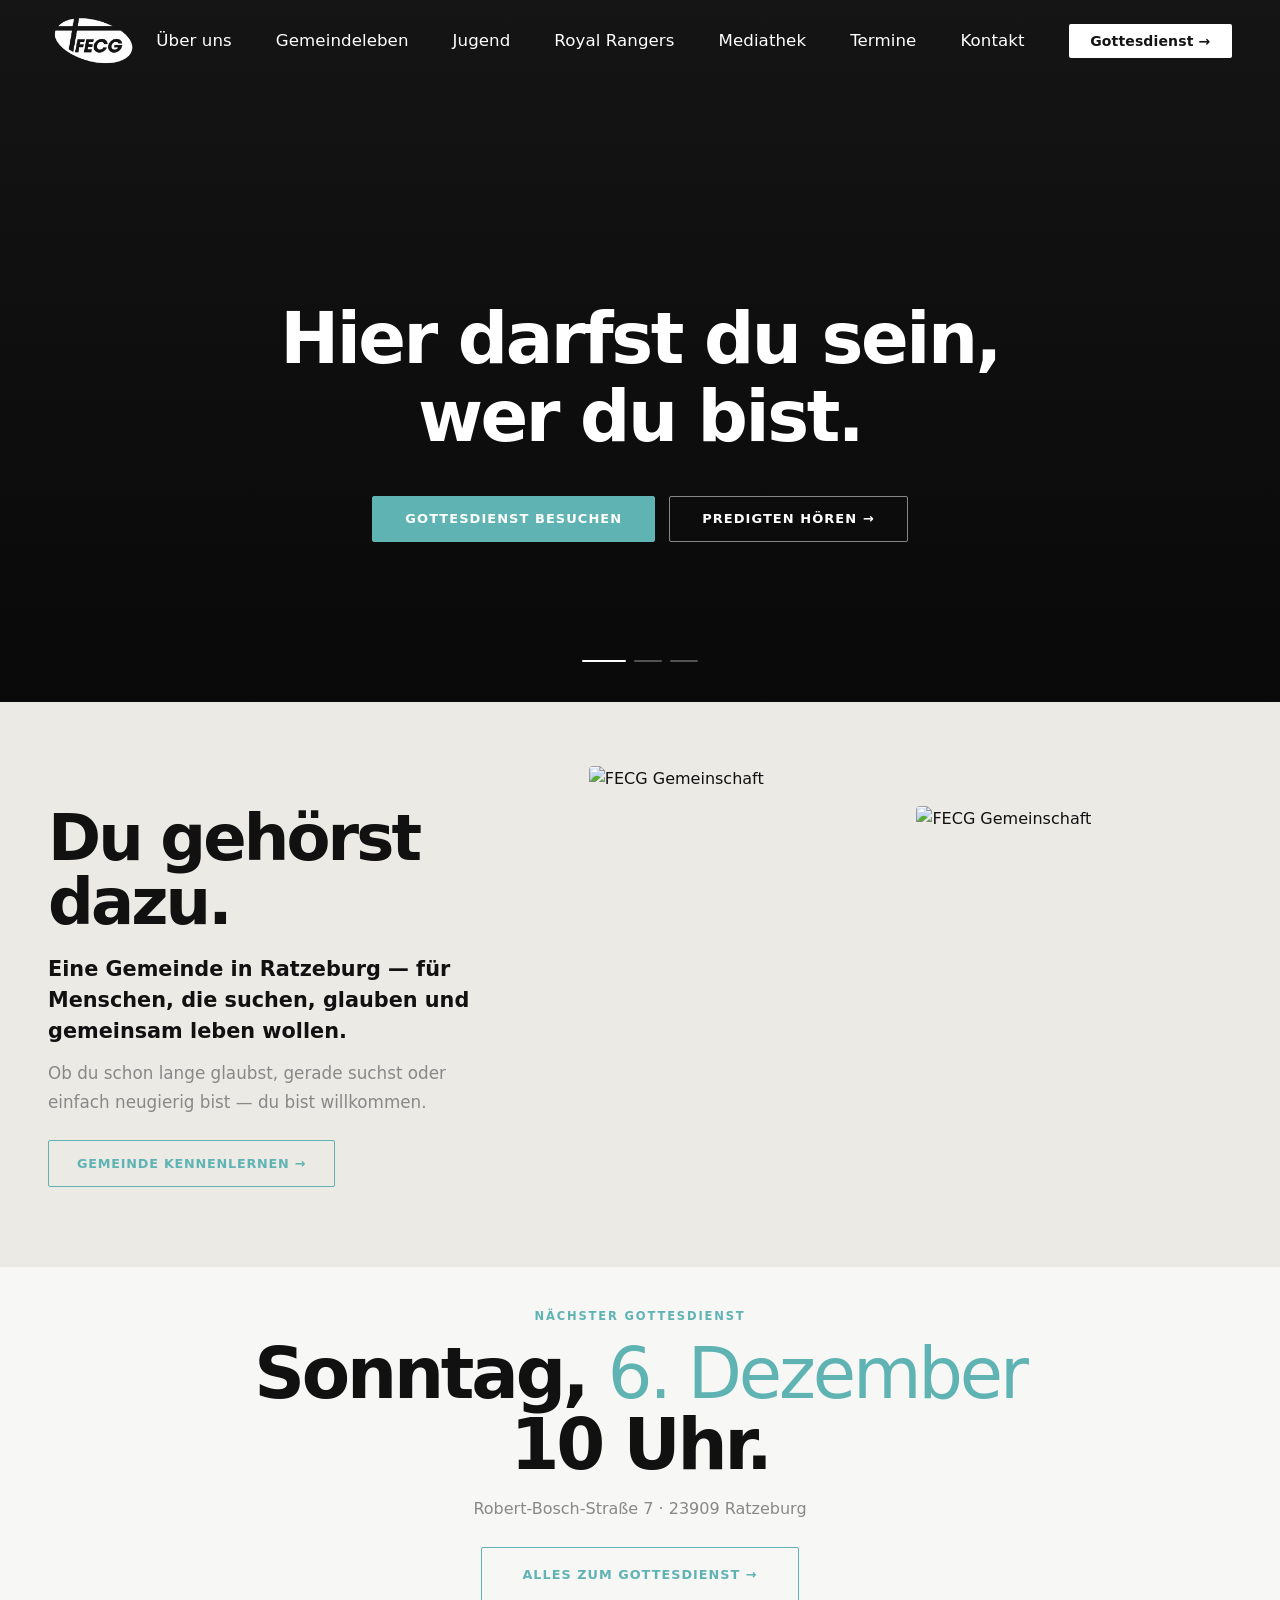
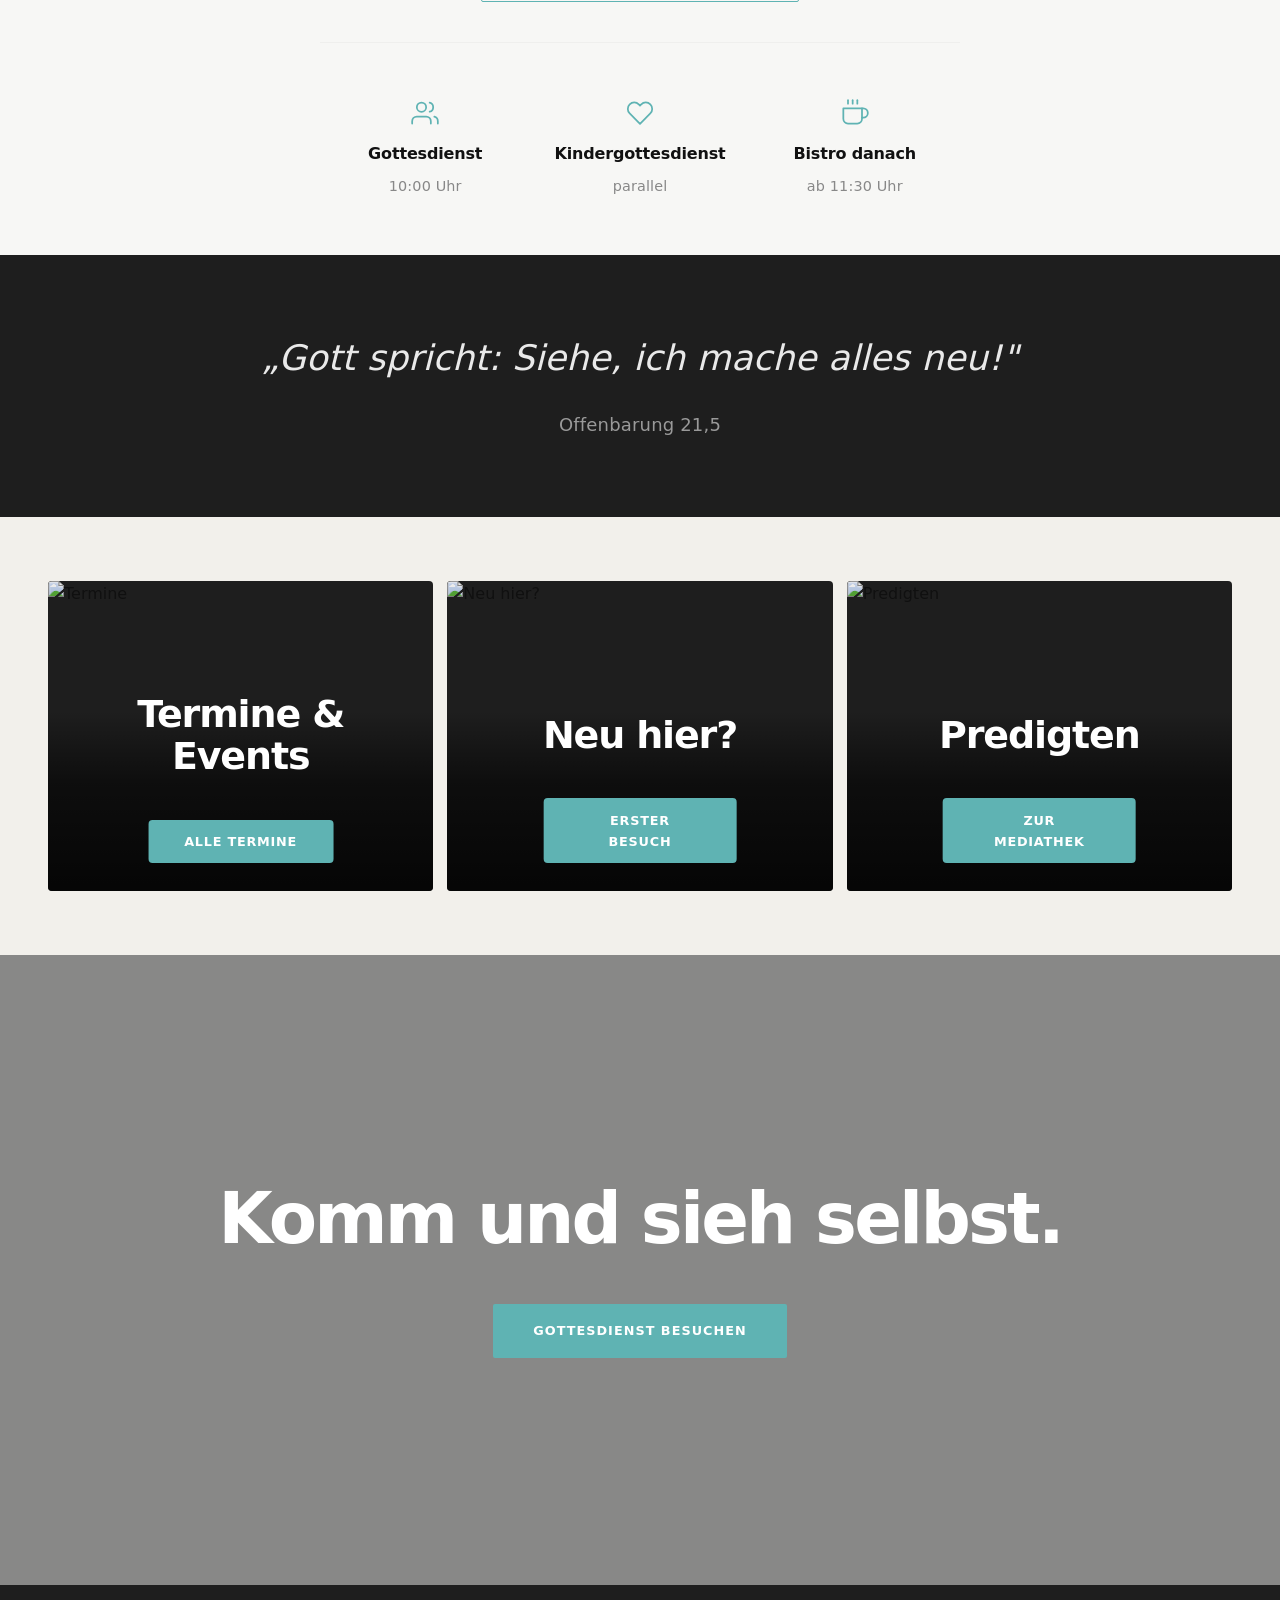
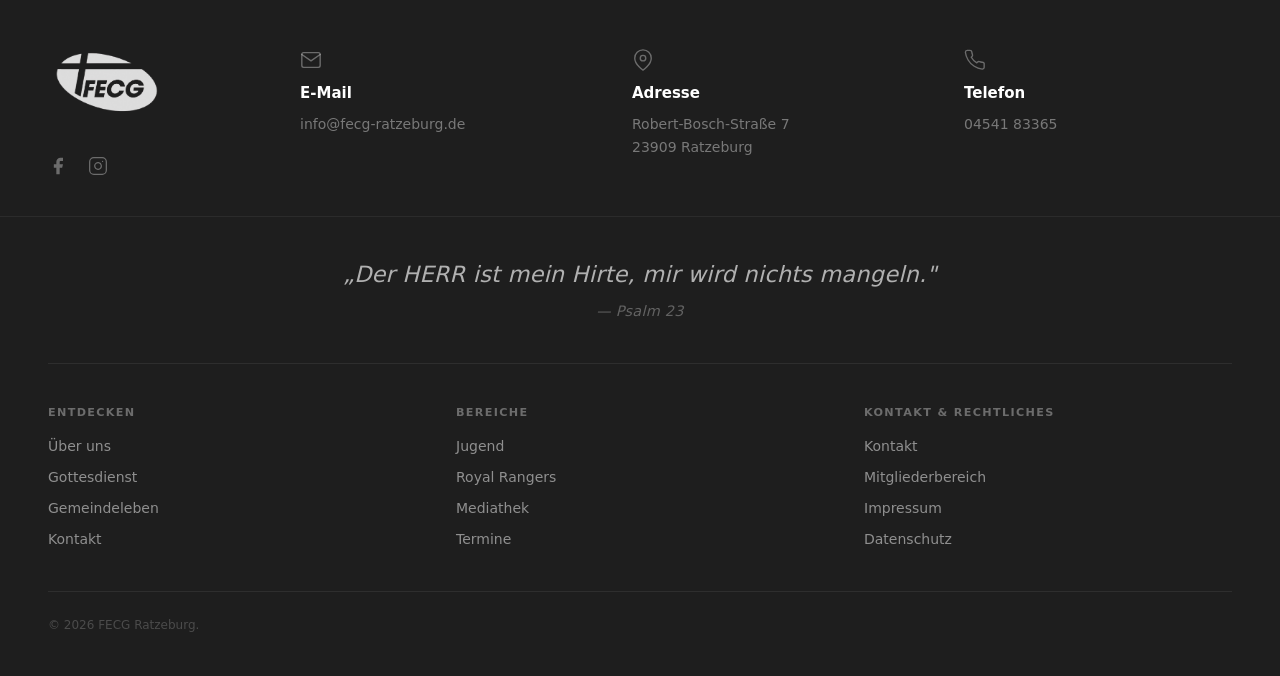
==== commit be7e727f: "Links and telephone fix, font system" ====
--- a/index.html
+++ b/index.html
@@ -5,9 +5,6 @@
   <meta name="viewport" content="width=device-width, initial-scale=1.0" />
   <title>FECG Ratzeburg – Freie Evangelische Christus Gemeinde</title>
   <meta name="description" content="Willkommen bei der FECG Ratzeburg – eine lebendige Gemeinde in Ratzeburg. Gottesdienste jeden Sonntag um 10:00 Uhr." />
-  <link rel="preconnect" href="https://fonts.googleapis.com" />
-  <link rel="preconnect" href="https://fonts.gstatic.com" crossorigin />
-  <link href="https://fonts.googleapis.com/css2?family=Inter:ital,wght@0,300;0,400;0,500;0,600;0,700;0,800;1,300;1,400&family=Playfair+Display:ital@0;1&display=swap" rel="stylesheet" />
   <link rel="stylesheet" href="css/style.css" />
 </head>
 <body>
@@ -227,7 +224,7 @@
       <div class="footer__contact-item">
         <div class="footer__contact-icon"><svg width="22" height="22" viewBox="0 0 24 24" fill="none" stroke="currentColor" stroke-width="1.5" stroke-linecap="round" stroke-linejoin="round"><path d="M22 16.92v3a2 2 0 0 1-2.18 2 19.79 19.79 0 0 1-8.63-3.07A19.5 19.5 0 0 1 4.49 12 19.79 19.79 0 0 1 1.52 3.5 2 2 0 0 1 3.5 1.5h3a2 2 0 0 1 2 1.72c.127.96.361 1.903.7 2.81a2 2 0 0 1-.45 2.11L7.91 9a16 16 0 0 0 6.06 6.06l.86-.86a2 2 0 0 1 2.11-.45c.907.339 1.85.573 2.81.7A2 2 0 0 1 22 16.92z"/></svg></div>
         <strong class="footer__contact-label">Telefon</strong>
-        <a href="tel:+4945418336" class="footer__contact-val">04541 83365</a>
+        <a href="tel:+4945183365" class="footer__contact-val">04541 83365</a>
       </div>
     </div>
   </div>
--- a/css/style.css
+++ b/css/style.css
@@ -3,6 +3,22 @@
    Palette: Charcoal · Warmweiß · Amber
    Typografie: Inter only
    ============================================================ */
+
+/* FONTS: Lokal gehostet unter /fonts/ – kein Google CDN (DSGVO) */
+@font-face {
+  font-family: 'Inter';
+  src: url('../fonts/inter-variable.woff2') format('woff2');
+  font-weight: 100 900;
+  font-style: normal;
+  font-display: swap;
+}
+@font-face {
+  font-family: 'Inter';
+  src: url('../fonts/inter-variable-italic.woff2') format('woff2');
+  font-weight: 100 900;
+  font-style: italic;
+  font-display: swap;
+}
 
 *, *::before, *::after { box-sizing: border-box; margin: 0; padding: 0; }
 
@@ -41,10 +57,6 @@
 
 html { scroll-behavior: smooth; }
 
-.font-playfair {
-  font-family: 'Playfair Display', Georgia, serif;
-  font-style: italic;
-}
 body {
   font-family: var(--font);
   font-size: 1rem;
@@ -1463,6 +1475,9 @@
 .d2 { transition-delay: 0.2s; }
 .d3 { transition-delay: 0.3s; }
 .d4 { transition-delay: 0.4s; }
+@media (prefers-reduced-motion: reduce) {
+  .reveal { opacity: 1; transform: none; transition: none; }
+}
 
 /* ─── LEAD TEXT ─── */
 .lead {
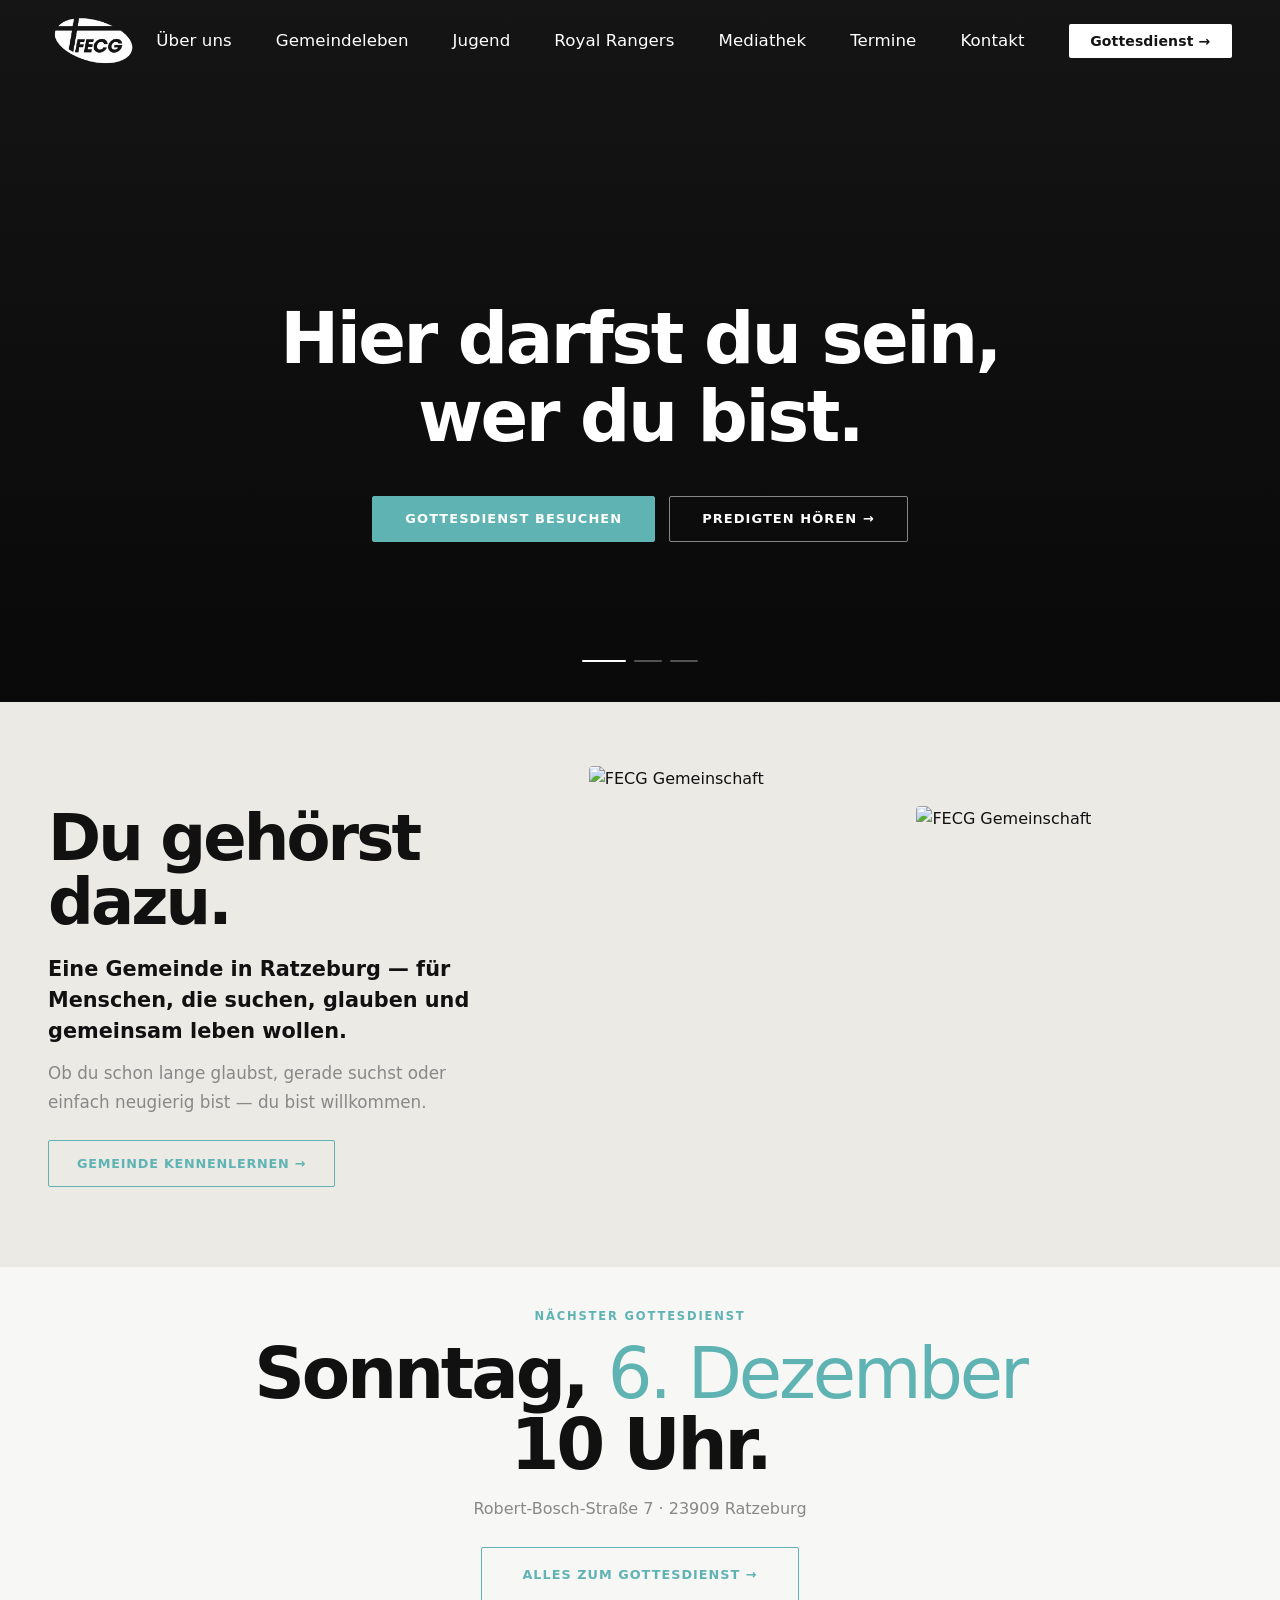
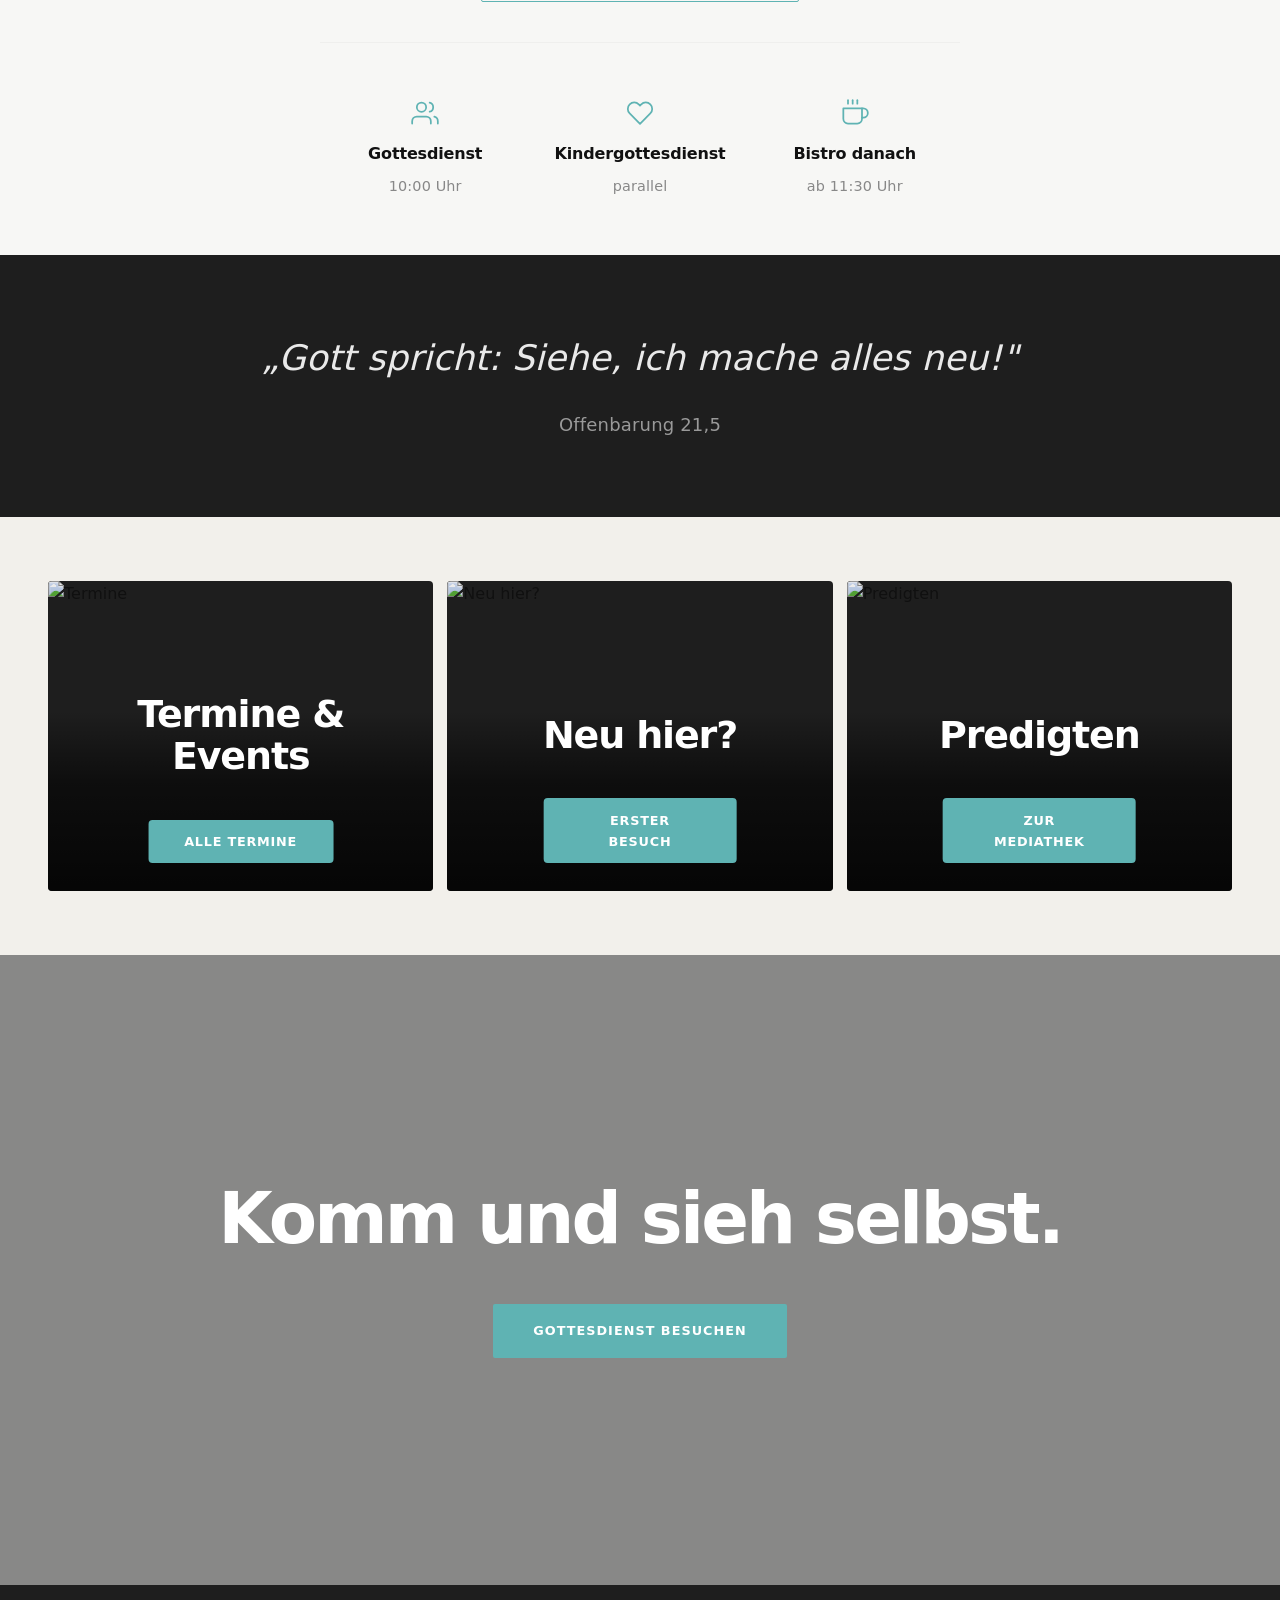
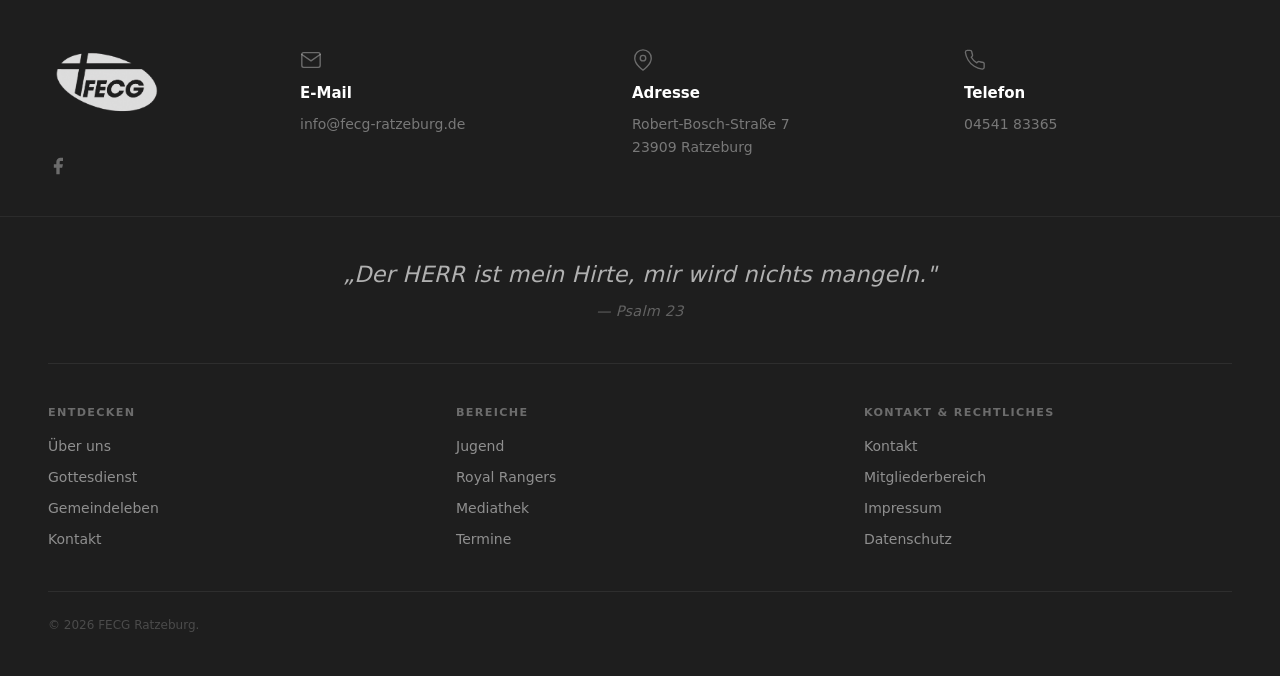
==== commit 30a86c21: "Social Links, Impressum Update, Netlify Forms" ====
--- a/index.html
+++ b/index.html
@@ -206,8 +206,7 @@
     <div class="footer__brand">
       <img class="footer__logo" src="assets/fecglogo.png" alt="FECG Ratzeburg" />
       <div class="footer__social">
-        <a href="#" aria-label="Facebook" class="footer__social-link"><svg width="20" height="20" viewBox="0 0 24 24" fill="currentColor"><path d="M18 2h-3a5 5 0 0 0-5 5v3H7v4h3v8h4v-8h3l1-4h-4V7a1 1 0 0 1 1-1h3z"/></svg></a>
-        <a href="#" aria-label="Instagram" class="footer__social-link"><svg width="20" height="20" viewBox="0 0 24 24" fill="none" stroke="currentColor" stroke-width="1.5" stroke-linecap="round" stroke-linejoin="round"><rect x="2" y="2" width="20" height="20" rx="5" ry="5"/><path d="M16 11.37A4 4 0 1 1 12.63 8 4 4 0 0 1 16 11.37z"/><line x1="17.5" y1="6.5" x2="17.51" y2="6.5"/></svg></a>
+        <a href="https://www.facebook.com/p/FECG-Ratzeburg-61575608210002/" aria-label="Facebook" class="footer__social-link" target="_blank" rel="noopener"><svg width="20" height="20" viewBox="0 0 24 24" fill="currentColor"><path d="M18 2h-3a5 5 0 0 0-5 5v3H7v4h3v8h4v-8h3l1-4h-4V7a1 1 0 0 1 1-1h3z"/></svg></a>
       </div>
     </div>
     <div class="footer__contact">
